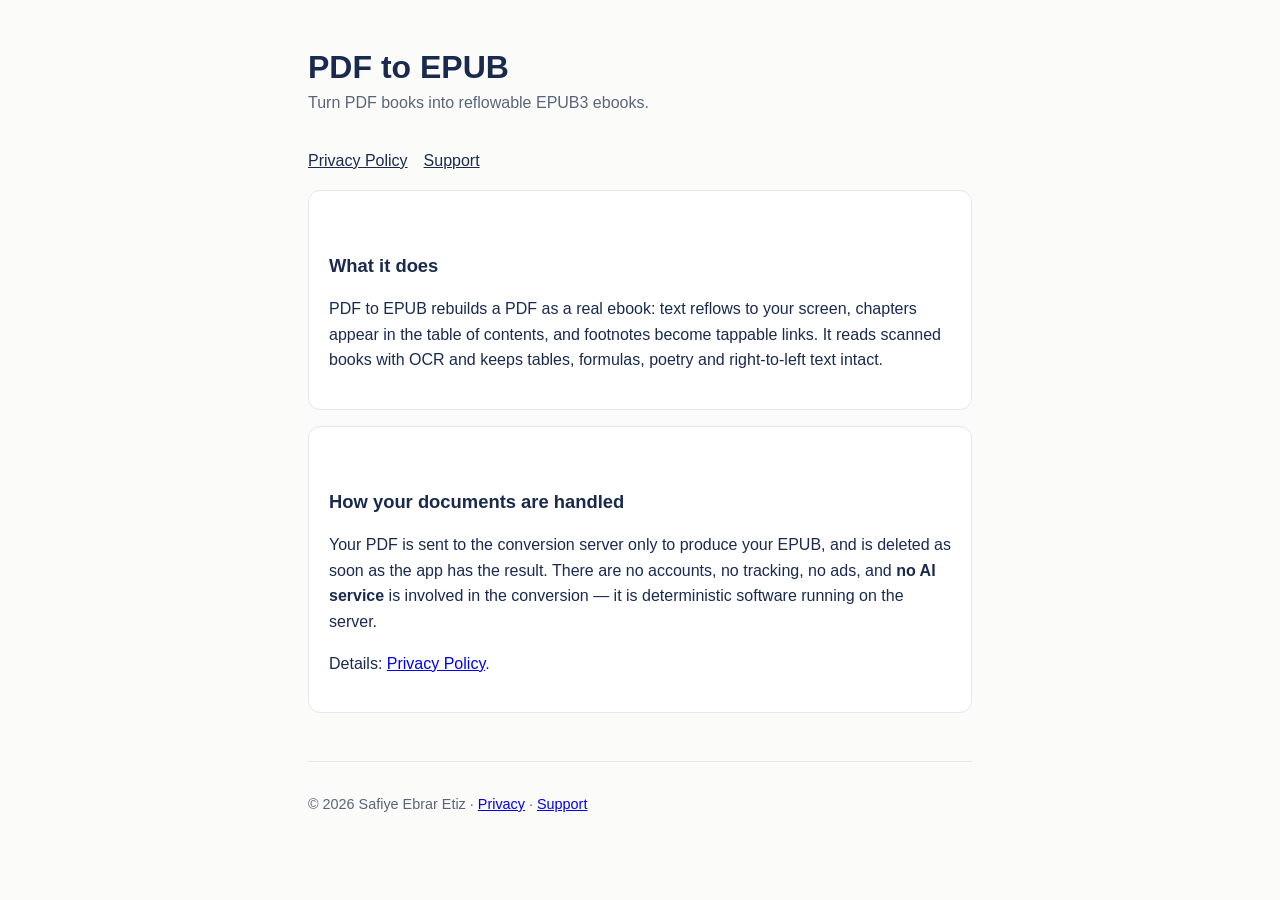
==== index.html @ b1d93a16 "Publish site 2026-09-07T14:38:34Z" ====
<!doctype html>
<html lang="en"><head>
<meta charset="utf-8"><meta name="viewport" content="width=device-width,initial-scale=1">
<title>PDF to EPUB</title>
<style>
:root{--ink:#1a2a4f;--muted:#5b6478;--bg:#fbfbfa;--card:#fff;--line:#e6e8ee}
@media (prefers-color-scheme:dark){:root{--ink:#e8ecf5;--muted:#a2abbd;--bg:#12151c;--card:#1a1e27;--line:#2a303c}}
*{box-sizing:border-box}body{margin:0;background:var(--bg);color:var(--ink);
font:16px/1.6 -apple-system,BlinkMacSystemFont,"Segoe UI",Roboto,sans-serif}
.wrap{max-width:44rem;margin:0 auto;padding:3rem 1.25rem}
h1{font-size:2rem;margin:0 0 .25rem;line-height:1.2}
h2{margin:2.5rem 0 .5rem;font-size:1.15rem}
.sub{color:var(--muted);margin:0 0 2rem}
nav a{display:inline-block;margin-right:1rem;color:var(--ink)}
.card{background:var(--card);border:1px solid var(--line);border-radius:12px;padding:1.25rem;margin:1rem 0}
blockquote{border-left:3px solid var(--line);margin:1rem 0;padding:.25rem 0 .25rem 1rem;color:var(--muted)}
code{background:var(--card);border:1px solid var(--line);border-radius:4px;padding:.1rem .3rem;font-size:.9em}
table{border-collapse:collapse;width:100%;margin:1rem 0}
th,td{border:1px solid var(--line);padding:.4rem .6rem;text-align:left;font-size:.95em}
footer{margin-top:3rem;color:var(--muted);font-size:.9rem;border-top:1px solid var(--line);padding-top:1rem}
</style></head><body><div class="wrap">
<h1>PDF to EPUB</h1>
<p class="sub">Turn PDF books into reflowable EPUB3 ebooks.</p>
<nav><a href="privacy.html">Privacy Policy</a><a href="support.html">Support</a></nav>
<div class="card">
<h2>What it does</h2>
<p>PDF to EPUB rebuilds a PDF as a real ebook: text reflows to your screen,
chapters appear in the table of contents, and footnotes become tappable links.
It reads scanned books with OCR and keeps tables, formulas, poetry and
right-to-left text intact.</p>
</div>
<div class="card">
<h2>How your documents are handled</h2>
<p>Your PDF is sent to the conversion server only to produce your EPUB, and is
deleted as soon as the app has the result. There are no accounts, no tracking,
no ads, and <strong>no AI service</strong> is involved in the conversion — it is
deterministic software running on the server.</p>
<p>Details: <a href="privacy.html">Privacy Policy</a>.</p>
</div>
<footer><p>© <span id="y"></span> Safiye Ebrar Etiz ·
<a href="privacy.html">Privacy</a> · <a href="support.html">Support</a></p></footer>
<script>document.getElementById('y').textContent=new Date().getFullYear()</script>
</div></body></html>
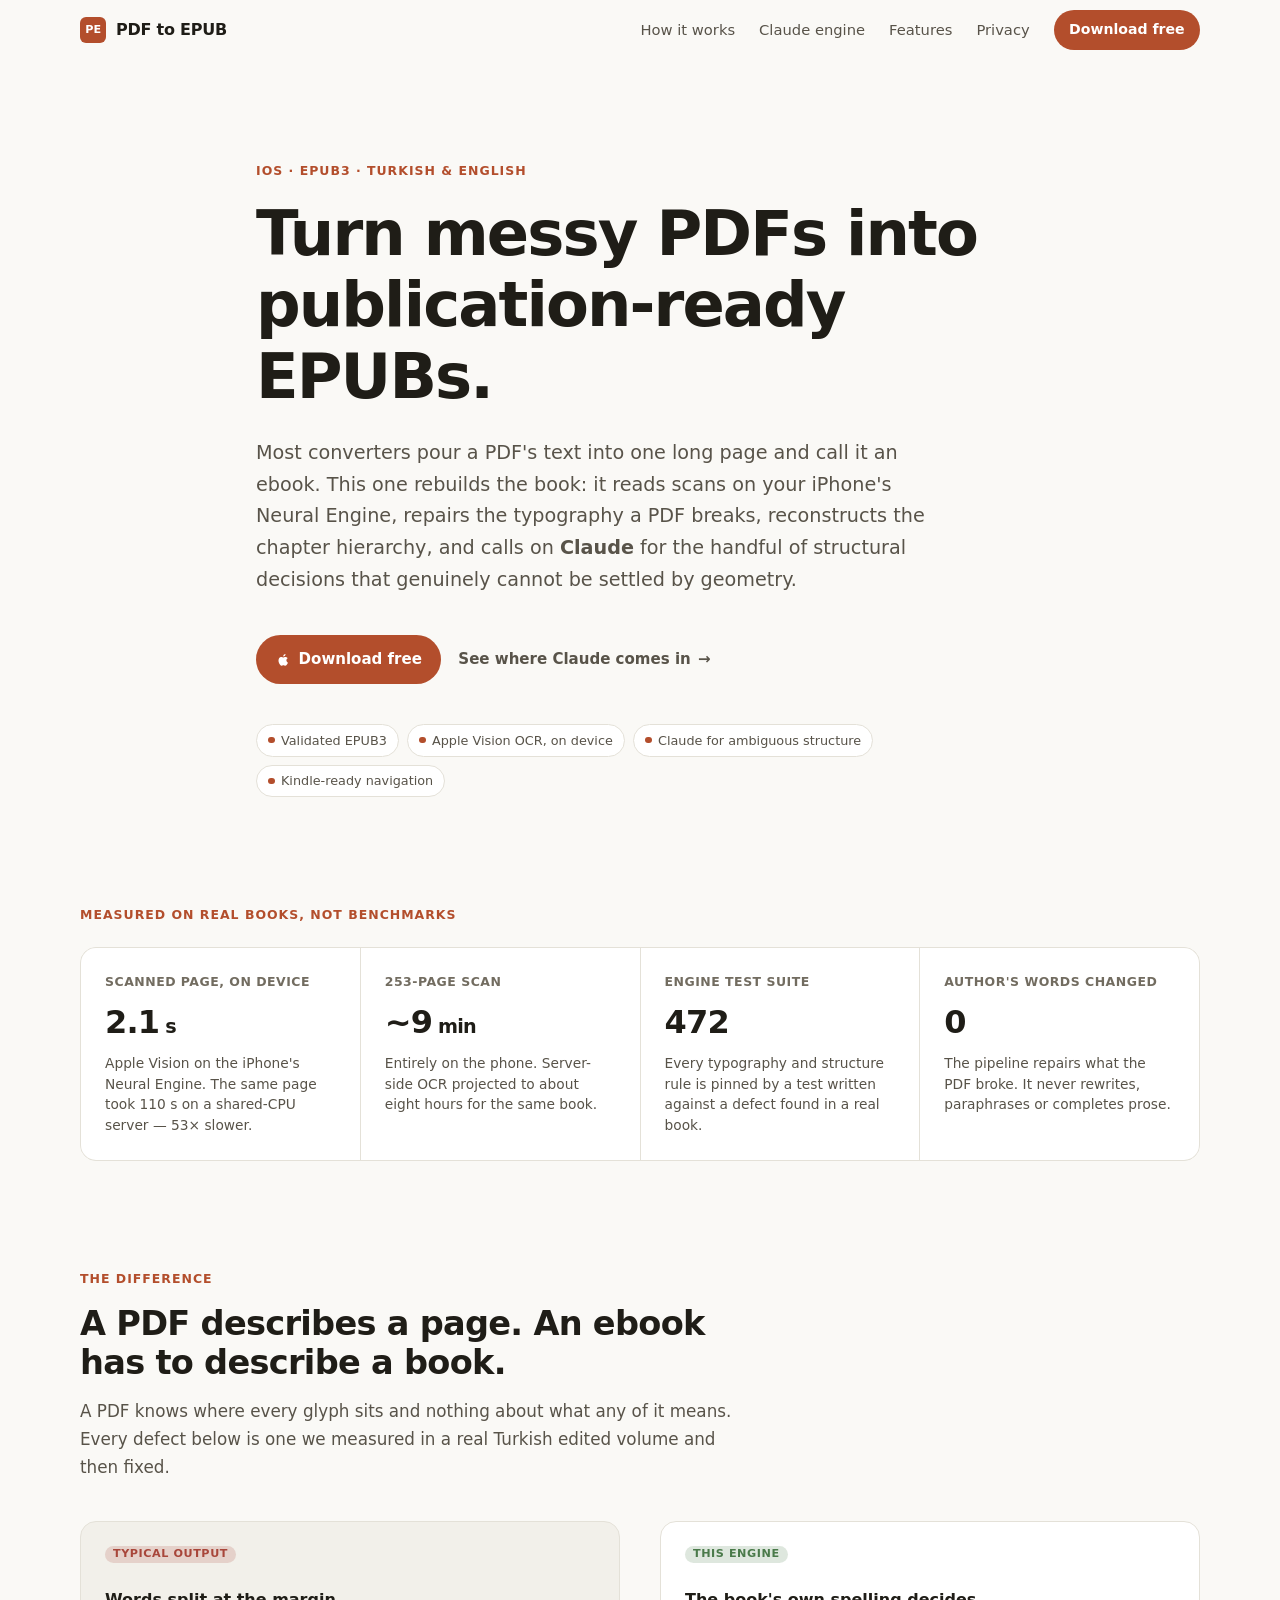
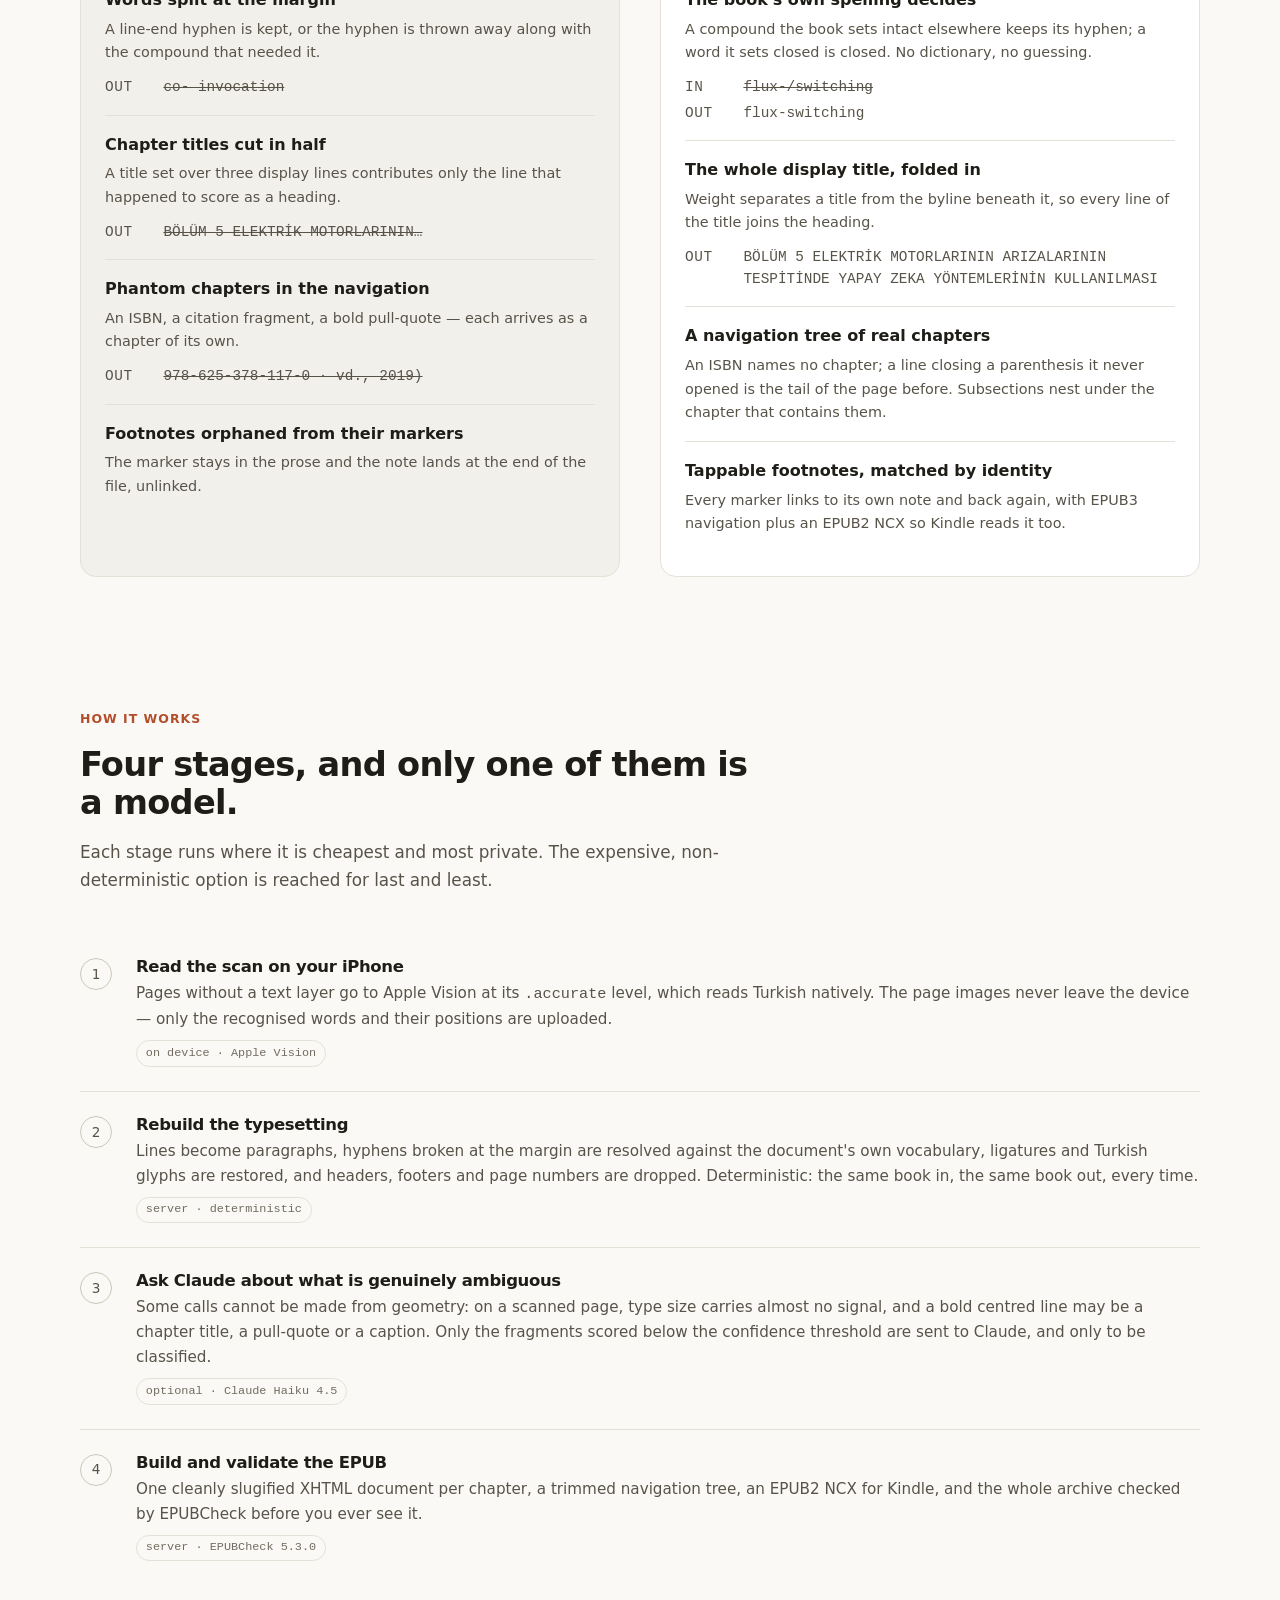
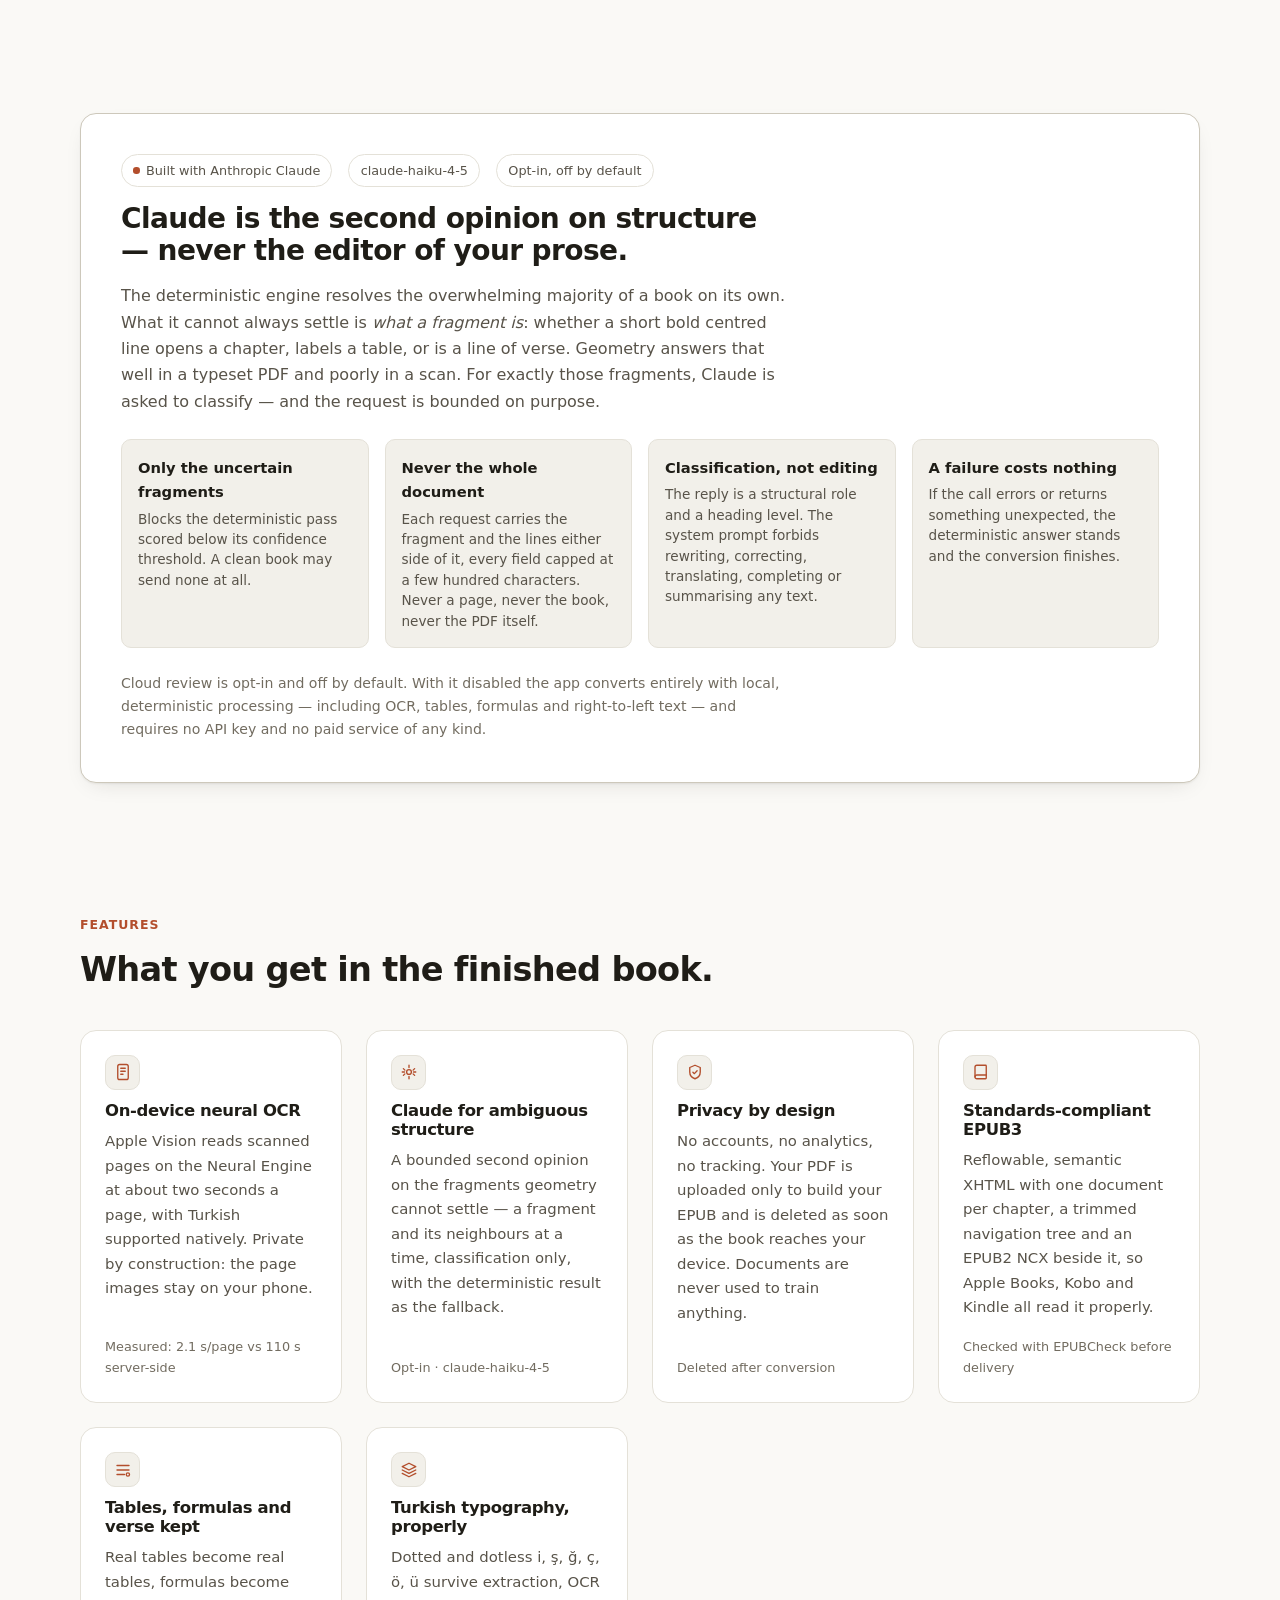
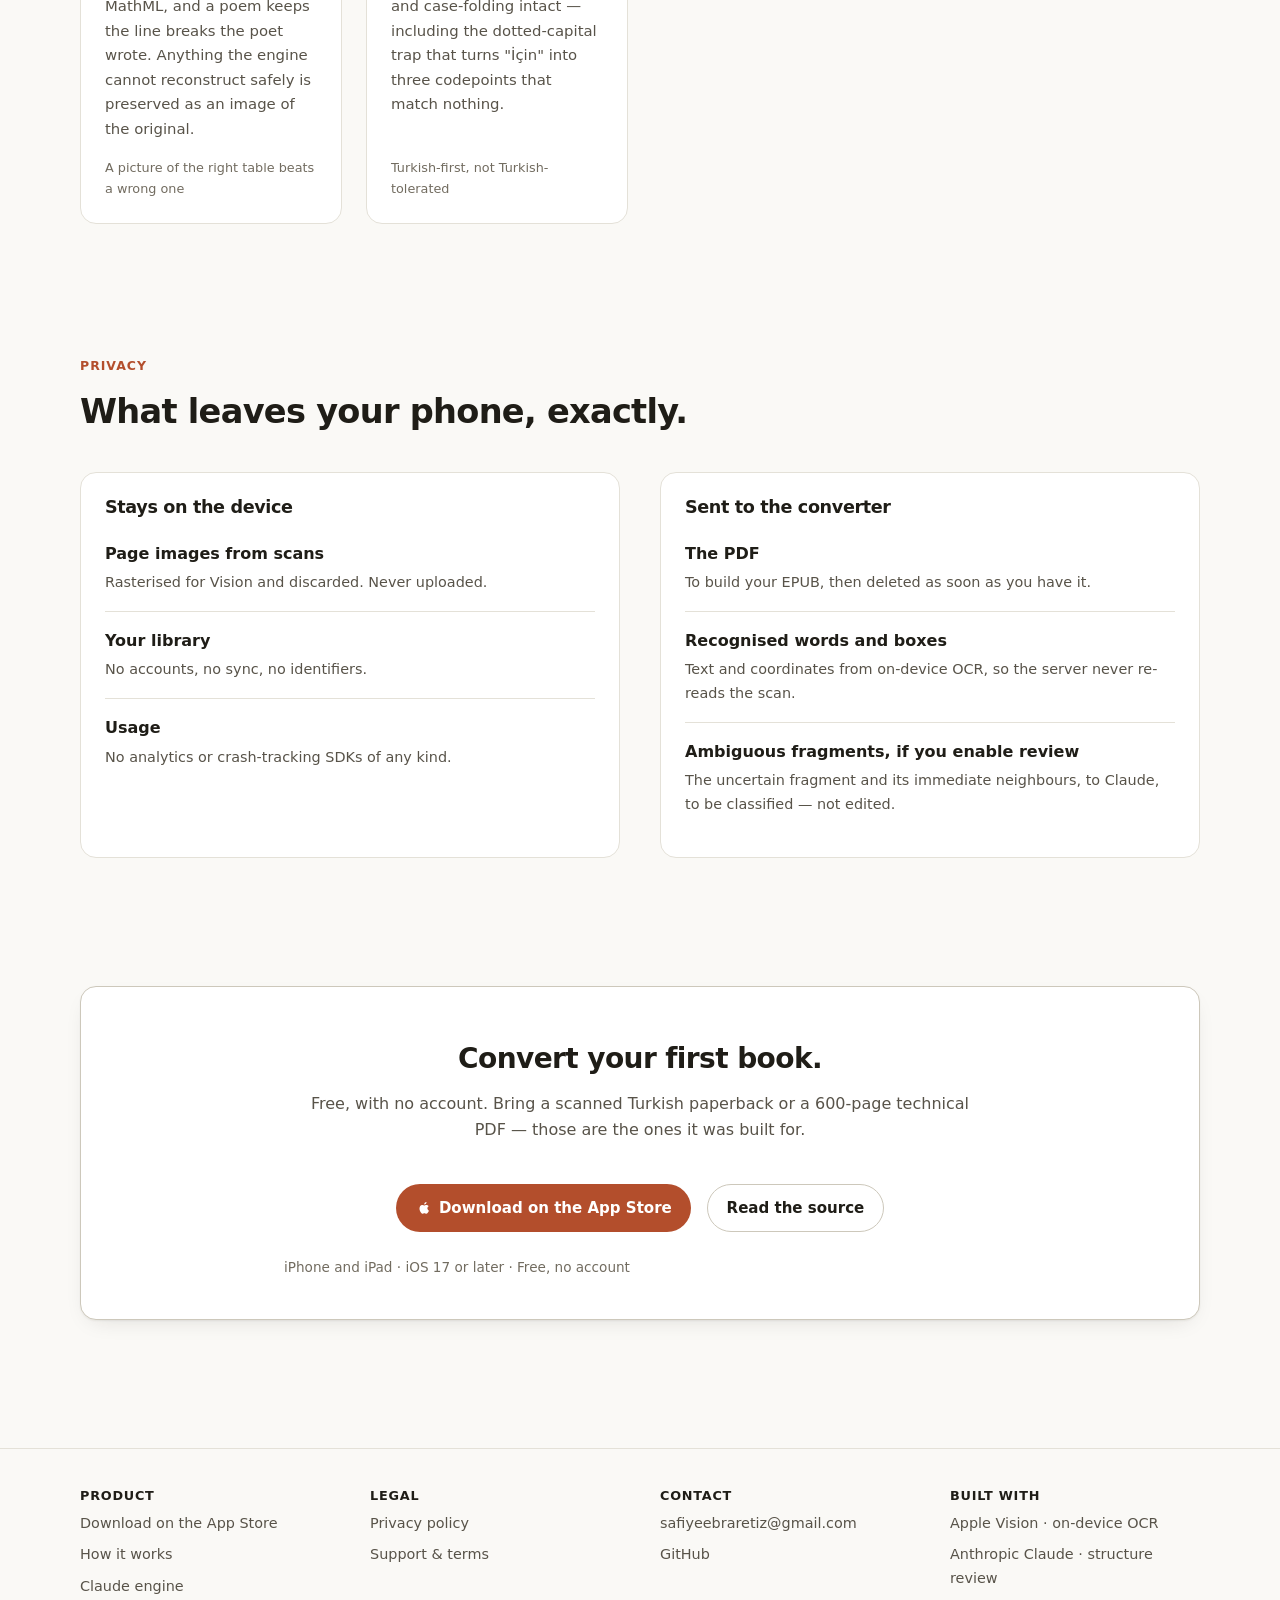
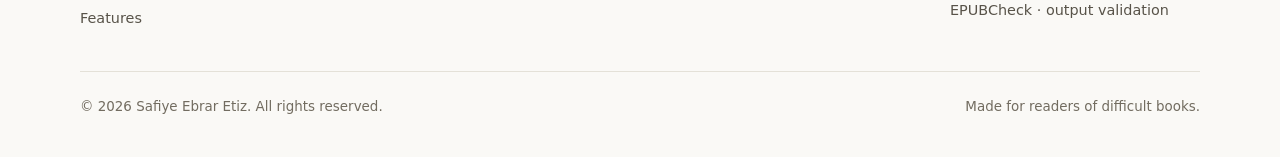
==== commit 182c4253: "Publish site 2026-10-08T23:29:43Z" ====
--- a/index.html
+++ b/index.html
@@ -1,43 +1,534 @@
 <!doctype html>
-<html lang="en"><head>
-<meta charset="utf-8"><meta name="viewport" content="width=device-width,initial-scale=1">
-<title>PDF to EPUB</title>
-<style>
-:root{--ink:#1a2a4f;--muted:#5b6478;--bg:#fbfbfa;--card:#fff;--line:#e6e8ee}
-@media (prefers-color-scheme:dark){:root{--ink:#e8ecf5;--muted:#a2abbd;--bg:#12151c;--card:#1a1e27;--line:#2a303c}}
-*{box-sizing:border-box}body{margin:0;background:var(--bg);color:var(--ink);
-font:16px/1.6 -apple-system,BlinkMacSystemFont,"Segoe UI",Roboto,sans-serif}
-.wrap{max-width:44rem;margin:0 auto;padding:3rem 1.25rem}
-h1{font-size:2rem;margin:0 0 .25rem;line-height:1.2}
-h2{margin:2.5rem 0 .5rem;font-size:1.15rem}
-.sub{color:var(--muted);margin:0 0 2rem}
-nav a{display:inline-block;margin-right:1rem;color:var(--ink)}
-.card{background:var(--card);border:1px solid var(--line);border-radius:12px;padding:1.25rem;margin:1rem 0}
-blockquote{border-left:3px solid var(--line);margin:1rem 0;padding:.25rem 0 .25rem 1rem;color:var(--muted)}
-code{background:var(--card);border:1px solid var(--line);border-radius:4px;padding:.1rem .3rem;font-size:.9em}
-table{border-collapse:collapse;width:100%;margin:1rem 0}
-th,td{border:1px solid var(--line);padding:.4rem .6rem;text-align:left;font-size:.95em}
-footer{margin-top:3rem;color:var(--muted);font-size:.9rem;border-top:1px solid var(--line);padding-top:1rem}
-</style></head><body><div class="wrap">
-<h1>PDF to EPUB</h1>
-<p class="sub">Turn PDF books into reflowable EPUB3 ebooks.</p>
-<nav><a href="privacy.html">Privacy Policy</a><a href="support.html">Support</a></nav>
-<div class="card">
-<h2>What it does</h2>
-<p>PDF to EPUB rebuilds a PDF as a real ebook: text reflows to your screen,
-chapters appear in the table of contents, and footnotes become tappable links.
-It reads scanned books with OCR and keeps tables, formulas, poetry and
-right-to-left text intact.</p>
-</div>
-<div class="card">
-<h2>How your documents are handled</h2>
-<p>Your PDF is sent to the conversion server only to produce your EPUB, and is
-deleted as soon as the app has the result. There are no accounts, no tracking,
-no ads, and <strong>no AI service</strong> is involved in the conversion — it is
-deterministic software running on the server.</p>
-<p>Details: <a href="privacy.html">Privacy Policy</a>.</p>
-</div>
-<footer><p>© <span id="y"></span> Safiye Ebrar Etiz ·
-<a href="privacy.html">Privacy</a> · <a href="support.html">Support</a></p></footer>
-<script>document.getElementById('y').textContent=new Date().getFullYear()</script>
-</div></body></html>
+<html lang="en">
+<head>
+<meta charset="utf-8">
+<meta name="viewport" content="width=device-width, initial-scale=1">
+<title>PDF to EPUB — Publication-ready ebooks from difficult PDFs</title>
+
+<meta name="description" content="Turn PDF books into clean, validated EPUB3. On-device Apple Vision OCR for scans, a deterministic typesetting engine for structure, and Claude for the structural calls that are genuinely ambiguous.">
+<meta name="theme-color" content="#16150f" media="(prefers-color-scheme: dark)">
+<meta name="theme-color" content="#faf9f6" media="(prefers-color-scheme: light)">
+<link rel="canonical" href="https://pdftoepub.tech/">
+
+<!-- OpenGraph / Twitter. og-image.png is generated by scripts/make-og-image.sh -->
+<meta property="og:type" content="website">
+<meta property="og:site_name" content="PDF to EPUB">
+<meta property="og:title" content="PDF to EPUB — Publication-ready ebooks from difficult PDFs">
+<meta property="og:description" content="On-device Apple Vision OCR for scans, a deterministic typesetting engine for structure, and Claude for the structural calls that are genuinely ambiguous.">
+<meta property="og:url" content="https://pdftoepub.tech/">
+<meta property="og:image" content="https://pdftoepub.tech/og-image.png">
+<meta property="og:image:width" content="1200">
+<meta property="og:image:height" content="630">
+<meta name="twitter:card" content="summary_large_image">
+
+<link rel="stylesheet" href="style.css">
+</head>
+<body>
+
+<a class="skip-link" href="#main">Skip to content</a>
+
+<header class="header" id="header">
+  <div class="shell header__inner">
+    <a class="brand" href="#top">
+      <span class="brand__mark" aria-hidden="true">PE</span>
+      <span>PDF&nbsp;to&nbsp;EPUB</span>
+    </a>
+
+    <button class="nav-toggle" id="nav-toggle" type="button"
+            aria-expanded="false" aria-controls="nav" aria-label="Menu">
+      <span class="nav-toggle__bars" aria-hidden="true"></span>
+    </button>
+
+    <nav class="nav" id="nav" aria-label="Main">
+      <ul class="nav__list">
+        <li><a href="#how-it-works">How it works</a></li>
+        <li><a href="#claude">Claude engine</a></li>
+        <li><a href="#features">Features</a></li>
+        <li><a href="#privacy">Privacy</a></li>
+        <li class="nav__cta">
+          <a class="btn btn--primary btn--sm" href="https://apps.apple.com/us/app/pdftoepub-book-converter/id6809243172">App&nbsp;Store</a>
+        </li>
+      </ul>
+    </nav>
+
+    <a class="btn btn--primary btn--sm header__cta--desktop" href="https://apps.apple.com/us/app/pdftoepub-book-converter/id6809243172">Download free</a>
+  </div>
+</header>
+
+<main id="main">
+  <span id="top"></span>
+
+  <!-- ============================ hero ============================ -->
+  <section class="hero">
+    <div class="shell hero__inner">
+      <span class="eyebrow">iOS&nbsp;· EPUB3 · Turkish &amp; English</span>
+      <h1>Turn messy PDFs into publication-ready EPUBs.</h1>
+      <p class="hero__lede">
+        Most converters pour a PDF's text into one long page and call it an
+        ebook. This one rebuilds the book: it reads scans on your iPhone's
+        Neural Engine, repairs the typography a PDF breaks, reconstructs the
+        chapter hierarchy, and calls on <strong>Claude</strong> for the handful
+        of structural decisions that genuinely cannot be settled by geometry.
+      </p>
+
+      <div class="hero__actions">
+        <a class="btn btn--primary" href="https://apps.apple.com/us/app/pdftoepub-book-converter/id6809243172">
+          <svg width="16" height="16" viewBox="0 0 24 24" fill="currentColor" aria-hidden="true"><path d="M17.05 12.54c.02-2.2 1.8-3.26 1.88-3.31-1.02-1.5-2.61-1.7-3.18-1.73-1.35-.14-2.64.8-3.33.8-.69 0-1.75-.78-2.87-.76-1.48.02-2.84.86-3.6 2.18-1.53 2.66-.39 6.6 1.1 8.76.73 1.06 1.6 2.25 2.75 2.2 1.1-.04 1.52-.71 2.85-.71 1.33 0 1.71.71 2.87.69 1.19-.02 1.94-1.08 2.66-2.14.84-1.23 1.19-2.42 1.2-2.48-.03-.01-2.3-.88-2.33-3.5zM14.9 5.6c.6-.74 1.01-1.76.9-2.78-.87.04-1.93.58-2.56 1.31-.56.65-1.05 1.69-.92 2.69.97.07 1.96-.49 2.58-1.22z"/></svg>
+          Download free
+        </a>
+        <a class="btn btn--plain" href="#claude">
+          See where Claude comes in
+          <span aria-hidden="true">→</span>
+        </a>
+      </div>
+
+      <ul class="specs">
+        <li class="badge"><span class="badge__dot" aria-hidden="true"></span>Validated EPUB3</li>
+        <li class="badge"><span class="badge__dot" aria-hidden="true"></span>Apple Vision OCR, on&nbsp;device</li>
+        <li class="badge"><span class="badge__dot" aria-hidden="true"></span>Claude for ambiguous structure</li>
+        <li class="badge"><span class="badge__dot" aria-hidden="true"></span>Kindle-ready navigation</li>
+      </ul>
+    </div>
+  </section>
+
+  <!-- ========================== measured ========================== -->
+  <section class="section section--tight" aria-labelledby="numbers-head">
+    <div class="shell">
+      <h2 id="numbers-head" class="eyebrow" style="margin-bottom:var(--space-lg)">
+        Measured on real books, not benchmarks
+      </h2>
+      <dl class="metrics">
+        <div class="metric">
+          <dt>Scanned page, on device</dt>
+          <dd>2.1<span style="font-size:0.6em"> s</span></dd>
+          <p>Apple Vision on the iPhone's Neural Engine. The same page took
+             110&nbsp;s on a shared-CPU server — 53× slower.</p>
+        </div>
+        <div class="metric">
+          <dt>253-page scan</dt>
+          <dd>~9<span style="font-size:0.6em"> min</span></dd>
+          <p>Entirely on the phone. Server-side OCR projected to about eight
+             hours for the same book.</p>
+        </div>
+        <div class="metric">
+          <dt>Engine test suite</dt>
+          <dd>472</dd>
+          <p>Every typography and structure rule is pinned by a test written
+             against a defect found in a real book.</p>
+        </div>
+        <div class="metric">
+          <dt>Author's words changed</dt>
+          <dd>0</dd>
+          <p>The pipeline repairs what the PDF broke. It never rewrites,
+             paraphrases or completes prose.</p>
+        </div>
+      </dl>
+    </div>
+  </section>
+
+  <!-- ====================== problem / solution ====================== -->
+  <section class="section" id="problem" aria-labelledby="problem-head">
+    <div class="shell">
+      <div class="section-head">
+        <span class="eyebrow">The difference</span>
+        <h2 id="problem-head">A PDF describes a page. An ebook has to describe a book.</h2>
+        <p>
+          A PDF knows where every glyph sits and nothing about what any of it
+          means. Every defect below is one we measured in a real Turkish
+          edited volume and then fixed.
+        </p>
+      </div>
+
+      <div class="split">
+        <article class="panel panel--problem">
+          <h3><span class="panel__tag">Typical output</span></h3>
+          <ul class="defects">
+            <li>
+              <b>Words split at the margin</b>
+              <span>A line-end hyphen is kept, or the hyphen is thrown away
+                    along with the compound that needed it.</span>
+              <div class="repair">
+                <div class="repair__row"><span class="repair__label">out</span><span class="repair__was">co- invocation</span></div>
+              </div>
+            </li>
+            <li>
+              <b>Chapter titles cut in half</b>
+              <span>A title set over three display lines contributes only the
+                    line that happened to score as a heading.</span>
+              <div class="repair">
+                <div class="repair__row"><span class="repair__label">out</span><span class="repair__was">BÖLÜM 5 ELEKTRİK MOTORLARININ…</span></div>
+              </div>
+            </li>
+            <li>
+              <b>Phantom chapters in the navigation</b>
+              <span>An ISBN, a citation fragment, a bold pull-quote — each
+                    arrives as a chapter of its own.</span>
+              <div class="repair">
+                <div class="repair__row"><span class="repair__label">out</span><span class="repair__was">978-625-378-117-0 · vd., 2019)</span></div>
+              </div>
+            </li>
+            <li>
+              <b>Footnotes orphaned from their markers</b>
+              <span>The marker stays in the prose and the note lands at the
+                    end of the file, unlinked.</span>
+            </li>
+          </ul>
+        </article>
+
+        <article class="panel panel--solution">
+          <h3><span class="panel__tag">This engine</span></h3>
+          <ul class="defects">
+            <li>
+              <b>The book's own spelling decides</b>
+              <span>A compound the book sets intact elsewhere keeps its
+                    hyphen; a word it sets closed is closed. No dictionary,
+                    no guessing.</span>
+              <div class="repair">
+                <div class="repair__row"><span class="repair__label">in</span><span class="repair__was">flux-/switching</span></div>
+                <div class="repair__row"><span class="repair__label">out</span><span class="repair__now">flux-switching</span></div>
+              </div>
+            </li>
+            <li>
+              <b>The whole display title, folded in</b>
+              <span>Weight separates a title from the byline beneath it, so
+                    every line of the title joins the heading.</span>
+              <div class="repair">
+                <div class="repair__row"><span class="repair__label">out</span><span class="repair__now">BÖLÜM 5 ELEKTRİK MOTORLARININ ARIZALARININ TESPİTİNDE YAPAY ZEKA YÖNTEMLERİNİN KULLANILMASI</span></div>
+              </div>
+            </li>
+            <li>
+              <b>A navigation tree of real chapters</b>
+              <span>An ISBN names no chapter; a line closing a parenthesis it
+                    never opened is the tail of the page before. Subsections
+                    nest under the chapter that contains them.</span>
+            </li>
+            <li>
+              <b>Tappable footnotes, matched by identity</b>
+              <span>Every marker links to its own note and back again, with
+                    EPUB3 navigation plus an EPUB2 NCX so Kindle reads it too.</span>
+            </li>
+          </ul>
+        </article>
+      </div>
+    </div>
+  </section>
+
+  <!-- ======================== how it works ======================== -->
+  <section class="section" id="how-it-works" aria-labelledby="how-head">
+    <div class="shell">
+      <div class="section-head">
+        <span class="eyebrow">How it works</span>
+        <h2 id="how-head">Four stages, and only one of them is a model.</h2>
+        <p>
+          Each stage runs where it is cheapest and most private. The expensive,
+          non-deterministic option is reached for last and least.
+        </p>
+      </div>
+
+      <ol class="steps">
+        <li>
+          <span class="steps__num" aria-hidden="true"></span>
+          <div>
+            <h3>Read the scan on your iPhone</h3>
+            <p>
+              Pages without a text layer go to Apple Vision at its
+              <code>.accurate</code> level, which reads Turkish natively. The
+              page images never leave the device — only the recognised words
+              and their positions are uploaded.
+            </p>
+            <span class="steps__where">on device · Apple Vision</span>
+          </div>
+        </li>
+        <li>
+          <span class="steps__num" aria-hidden="true"></span>
+          <div>
+            <h3>Rebuild the typesetting</h3>
+            <p>
+              Lines become paragraphs, hyphens broken at the margin are
+              resolved against the document's own vocabulary, ligatures and
+              Turkish glyphs are restored, and headers, footers and page
+              numbers are dropped. Deterministic: the same book in, the same
+              book out, every time.
+            </p>
+            <span class="steps__where">server · deterministic</span>
+          </div>
+        </li>
+        <li>
+          <span class="steps__num" aria-hidden="true"></span>
+          <div>
+            <h3>Ask Claude about what is genuinely ambiguous</h3>
+            <p>
+              Some calls cannot be made from geometry: on a scanned page, type
+              size carries almost no signal, and a bold centred line may be a
+              chapter title, a pull-quote or a caption. Only the fragments
+              scored below the confidence threshold are sent to Claude, and
+              only to be classified.
+            </p>
+            <span class="steps__where">optional · Claude Haiku 4.5</span>
+          </div>
+        </li>
+        <li>
+          <span class="steps__num" aria-hidden="true"></span>
+          <div>
+            <h3>Build and validate the EPUB</h3>
+            <p>
+              One cleanly slugified XHTML document per chapter, a trimmed
+              navigation tree, an EPUB2 NCX for Kindle, and the whole archive
+              checked by EPUBCheck before you ever see it.
+            </p>
+            <span class="steps__where">server · EPUBCheck 5.3.0</span>
+          </div>
+        </li>
+      </ol>
+    </div>
+  </section>
+
+  <!-- ========================== claude ========================== -->
+  <section class="section" id="claude" aria-labelledby="claude-head">
+    <div class="shell">
+      <div class="callout">
+        <div class="callout__top">
+          <span class="badge">
+            <span class="badge__dot" aria-hidden="true"></span>
+            Built with Anthropic Claude
+          </span>
+          <span class="badge">claude-haiku-4-5</span>
+          <span class="badge">Opt-in, off by default</span>
+        </div>
+
+        <h2 id="claude-head">
+          Claude is the second opinion on structure — never the editor of your prose.
+        </h2>
+
+        <p>
+          The deterministic engine resolves the overwhelming majority of a book
+          on its own. What it cannot always settle is <em>what a fragment is</em>:
+          whether a short bold centred line opens a chapter, labels a table, or
+          is a line of verse. Geometry answers that well in a typeset PDF and
+          poorly in a scan. For exactly those fragments, Claude is asked to
+          classify — and the request is bounded on purpose.
+        </p>
+
+        <ul class="bounds">
+          <li class="bound">
+            <b>Only the uncertain fragments</b>
+            <span>Blocks the deterministic pass scored below its confidence
+                  threshold. A clean book may send none at all.</span>
+          </li>
+          <li class="bound">
+            <b>Never the whole document</b>
+            <span>Each request carries the fragment and the lines either
+                  side of it, every field capped at a few hundred characters.
+                  Never a page, never the book, never the PDF itself.</span>
+          </li>
+          <li class="bound">
+            <b>Classification, not editing</b>
+            <span>The reply is a structural role and a heading level. The
+                  system prompt forbids rewriting, correcting, translating,
+                  completing or summarising any text.</span>
+          </li>
+          <li class="bound">
+            <b>A failure costs nothing</b>
+            <span>If the call errors or returns something unexpected, the
+                  deterministic answer stands and the conversion finishes.</span>
+          </li>
+        </ul>
+
+        <p style="margin-top:var(--space-lg);color:var(--ink-faint);font-size:0.88rem">
+          Cloud review is opt-in and off by default. With it disabled the app
+          converts entirely with local, deterministic processing — including
+          OCR, tables, formulas and right-to-left text — and requires no API
+          key and no paid service of any kind.
+        </p>
+      </div>
+    </div>
+  </section>
+
+  <!-- ========================= features ========================= -->
+  <section class="section" id="features" aria-labelledby="features-head">
+    <div class="shell">
+      <div class="section-head">
+        <span class="eyebrow">Features</span>
+        <h2 id="features-head">What you get in the finished book.</h2>
+      </div>
+
+      <div class="cards">
+        <article class="card">
+          <span class="card__icon" aria-hidden="true">
+            <svg width="18" height="18" viewBox="0 0 24 24" fill="none" stroke="currentColor" stroke-width="1.8" stroke-linecap="round" stroke-linejoin="round"><rect x="5" y="2" width="14" height="20" rx="2.5"/><path d="M9 7h6M9 11h6M9 15h3"/></svg>
+          </span>
+          <h3>On-device neural OCR</h3>
+          <p>
+            Apple Vision reads scanned pages on the Neural Engine at about two
+            seconds a page, with Turkish supported natively. Private by
+            construction: the page images stay on your phone.
+          </p>
+          <span class="card__note">Measured: 2.1 s/page vs 110 s server-side</span>
+        </article>
+
+        <article class="card">
+          <span class="card__icon" aria-hidden="true">
+            <svg width="18" height="18" viewBox="0 0 24 24" fill="none" stroke="currentColor" stroke-width="1.8" stroke-linecap="round" stroke-linejoin="round"><path d="M12 3v3M12 18v3M4.5 7.5l2 2M17.5 14.5l2 2M3 12h3M18 12h3M4.5 16.5l2-2M17.5 9.5l2-2"/><circle cx="12" cy="12" r="3.2"/></svg>
+          </span>
+          <h3>Claude for ambiguous structure</h3>
+          <p>
+            A bounded second opinion on the fragments geometry cannot settle —
+            a fragment and its neighbours at a time, classification only, with
+            the deterministic result as the fallback.
+          </p>
+          <span class="card__note">Opt-in · claude-haiku-4-5</span>
+        </article>
+
+        <article class="card">
+          <span class="card__icon" aria-hidden="true">
+            <svg width="18" height="18" viewBox="0 0 24 24" fill="none" stroke="currentColor" stroke-width="1.8" stroke-linecap="round" stroke-linejoin="round"><path d="M12 3l7 3v6c0 4.2-2.9 7.6-7 9-4.1-1.4-7-4.8-7-9V6l7-3z"/><path d="M9.2 12.2l2 2 3.6-3.8"/></svg>
+          </span>
+          <h3>Privacy by design</h3>
+          <p>
+            No accounts, no analytics, no tracking. Your PDF is uploaded only
+            to build your EPUB and is deleted as soon as the book reaches your
+            device. Documents are never used to train anything.
+          </p>
+          <span class="card__note">Deleted after conversion</span>
+        </article>
+
+        <article class="card">
+          <span class="card__icon" aria-hidden="true">
+            <svg width="18" height="18" viewBox="0 0 24 24" fill="none" stroke="currentColor" stroke-width="1.8" stroke-linecap="round" stroke-linejoin="round"><path d="M4 5.5A2.5 2.5 0 016.5 3H18a1 1 0 011 1v16a1 1 0 01-1 1H6.5A2.5 2.5 0 014 18.5v-13z"/><path d="M4 18.5A2.5 2.5 0 016.5 16H19"/></svg>
+          </span>
+          <h3>Standards-compliant EPUB3</h3>
+          <p>
+            Reflowable, semantic XHTML with one document per chapter, a trimmed
+            navigation tree and an EPUB2 NCX beside it, so Apple Books, Kobo
+            and Kindle all read it properly.
+          </p>
+          <span class="card__note">Checked with EPUBCheck before delivery</span>
+        </article>
+
+        <article class="card">
+          <span class="card__icon" aria-hidden="true">
+            <svg width="18" height="18" viewBox="0 0 24 24" fill="none" stroke="currentColor" stroke-width="1.8" stroke-linecap="round" stroke-linejoin="round"><path d="M4 6h16M4 12h16M4 18h10"/><circle cx="18.5" cy="18" r="2.2"/></svg>
+          </span>
+          <h3>Tables, formulas and verse kept</h3>
+          <p>
+            Real tables become real tables, formulas become MathML, and a poem
+            keeps the line breaks the poet wrote. Anything the engine cannot
+            reconstruct safely is preserved as an image of the original.
+          </p>
+          <span class="card__note">A picture of the right table beats a wrong one</span>
+        </article>
+
+        <article class="card">
+          <span class="card__icon" aria-hidden="true">
+            <svg width="18" height="18" viewBox="0 0 24 24" fill="none" stroke="currentColor" stroke-width="1.8" stroke-linecap="round" stroke-linejoin="round"><path d="M3 7.5l9-4.5 9 4.5-9 4.5-9-4.5z"/><path d="M3 12l9 4.5 9-4.5M3 16.5L12 21l9-4.5"/></svg>
+          </span>
+          <h3>Turkish typography, properly</h3>
+          <p>
+            Dotted and dotless i, ş, ğ, ç, ö, ü survive extraction, OCR and
+            case-folding intact — including the dotted-capital trap that turns
+            "İçin" into three codepoints that match nothing.
+          </p>
+          <span class="card__note">Turkish-first, not Turkish-tolerated</span>
+        </article>
+      </div>
+    </div>
+  </section>
+
+  <!-- ========================== privacy ========================== -->
+  <section class="section" id="privacy" aria-labelledby="privacy-head">
+    <div class="shell">
+      <div class="section-head">
+        <span class="eyebrow">Privacy</span>
+        <h2 id="privacy-head">What leaves your phone, exactly.</h2>
+      </div>
+      <div class="split">
+        <article class="panel">
+          <h3>Stays on the device</h3>
+          <ul class="defects">
+            <li><b>Page images from scans</b><span>Rasterised for Vision and discarded. Never uploaded.</span></li>
+            <li><b>Your library</b><span>No accounts, no sync, no identifiers.</span></li>
+            <li><b>Usage</b><span>No analytics or crash-tracking SDKs of any kind.</span></li>
+          </ul>
+        </article>
+        <article class="panel">
+          <h3>Sent to the converter</h3>
+          <ul class="defects">
+            <li><b>The PDF</b><span>To build your EPUB, then deleted as soon as you have it.</span></li>
+            <li><b>Recognised words and boxes</b><span>Text and coordinates from on-device OCR, so the server never re-reads the scan.</span></li>
+            <li><b>Ambiguous fragments, if you enable review</b><span>The uncertain fragment and its immediate neighbours, to Claude, to be classified — not edited.</span></li>
+          </ul>
+        </article>
+      </div>
+    </div>
+  </section>
+
+  <!-- ============================ cta ============================ -->
+  <section class="section" id="get" aria-labelledby="get-head">
+    <div class="shell">
+      <div class="callout" style="text-align:center">
+        <h2 id="get-head" style="margin-inline:auto">Convert your first book.</h2>
+        <p style="margin-inline:auto">
+          Free, with no account. Bring a scanned Turkish paperback or a
+          600-page technical PDF — those are the ones it was built for.
+        </p>
+        <div class="hero__actions" style="justify-content:center">
+          <a class="btn btn--primary" href="https://apps.apple.com/us/app/pdftoepub-book-converter/id6809243172">
+            <svg width="16" height="16" viewBox="0 0 24 24" fill="currentColor" aria-hidden="true"><path d="M17.05 12.54c.02-2.2 1.8-3.26 1.88-3.31-1.02-1.5-2.61-1.7-3.18-1.73-1.35-.14-2.64.8-3.33.8-.69 0-1.75-.78-2.87-.76-1.48.02-2.84.86-3.6 2.18-1.53 2.66-.39 6.6 1.1 8.76.73 1.06 1.6 2.25 2.75 2.2 1.1-.04 1.52-.71 2.85-.71 1.33 0 1.71.71 2.87.69 1.19-.02 1.94-1.08 2.66-2.14.84-1.23 1.19-2.42 1.2-2.48-.03-.01-2.3-.88-2.33-3.5zM14.9 5.6c.6-.74 1.01-1.76.9-2.78-.87.04-1.93.58-2.56 1.31-.56.65-1.05 1.69-.92 2.69.97.07 1.96-.49 2.58-1.22z"/></svg>
+            Download on the App Store
+          </a>
+          <a class="btn btn--ghost" href="https://github.com/etizEbrar/pdftoepub">Read the source</a>
+        </div>
+        <p style="margin-top:var(--space-lg);color:var(--ink-faint);font-size:0.85rem">
+          iPhone and iPad · iOS 17 or later · Free, no account
+        </p>
+      </div>
+    </div>
+  </section>
+</main>
+
+<footer class="footer">
+  <div class="shell">
+    <div class="footer__cols">
+      <div>
+        <h3>Product</h3>
+        <ul>
+          <li><a href="https://apps.apple.com/us/app/pdftoepub-book-converter/id6809243172">Download on the App Store</a></li>
+          <li><a href="#how-it-works">How it works</a></li>
+          <li><a href="#claude">Claude engine</a></li>
+          <li><a href="#features">Features</a></li>
+        </ul>
+      </div>
+      <div>
+        <h3>Legal</h3>
+        <ul>
+          <li><a href="privacy.html">Privacy policy</a></li>
+          <li><a href="support.html">Support &amp; terms</a></li>
+        </ul>
+      </div>
+      <div>
+        <h3>Contact</h3>
+        <ul>
+          <li><a href="mailto:safiyeebraretiz@gmail.com">safiyeebraretiz@gmail.com</a></li>
+          <li><a href="https://github.com/etizEbrar/pdftoepub">GitHub</a></li>
+        </ul>
+      </div>
+      <div>
+        <h3>Built with</h3>
+        <ul>
+          <li>Apple Vision · on-device OCR</li>
+          <li>Anthropic Claude · structure review</li>
+          <li>EPUBCheck · output validation</li>
+        </ul>
+      </div>
+    </div>
+
+    <div class="footer__base">
+      <span>© <span id="year">2026</span> Safiye Ebrar Etiz. All rights reserved.</span>
+      <span>Made for readers of difficult books.</span>
+    </div>
+  </div>
+</footer>
+
+<script src="main.js" defer></script>
+</body>
+</html>
--- a/style.css
+++ b/style.css
@@ -0,0 +1,672 @@
+/* PDF to EPUB — landing page
+ *
+ * Dark-first with a real light theme, because the page is read on a phone in
+ * daylight as often as on a laptop at night. Everything is a token: the
+ * palette, the spacing ramp and the type scale, so a change happens in one
+ * place rather than in forty declarations.
+ */
+
+:root {
+  /* Warm neutrals rather than blue-greys: the page sits beside Anthropic's
+   * own material and a cold palette reads as generic developer-tool. */
+  --ink: #f5f3ef;
+  --ink-dim: #b4ada2;
+  --ink-faint: #8c857b;
+  --bg: #16150f;
+  --bg-raised: #1e1d16;
+  --bg-sunken: #100f0a;
+  --line: #2e2c23;
+  --line-strong: #413e32;
+
+  --accent: #d97757;
+  --accent-ink: #1a1710;
+  --accent-dim: #a85a3f;
+
+  --good: #7fa87f;
+  --bad: #c06b5c;
+
+  /* A 4px ramp. Named by role, so markup says what it means. */
+  --space-xs: 0.25rem;
+  --space-sm: 0.5rem;
+  --space-md: 1rem;
+  --space-lg: 1.5rem;
+  --space-xl: 2.5rem;
+  --space-2xl: 4rem;
+  --space-3xl: 6rem;
+
+  --radius-sm: 6px;
+  --radius-md: 10px;
+  --radius-lg: 16px;
+  --radius-pill: 999px;
+
+  --measure: 42rem;      /* comfortable reading width */
+  --page: 72rem;         /* outer layout width */
+
+  --font: -apple-system, BlinkMacSystemFont, "SF Pro Text", "Inter",
+    "Segoe UI", Roboto, system-ui, sans-serif;
+  --font-mono: ui-monospace, "SF Mono", "JetBrains Mono", Menlo, monospace;
+
+  --shadow: 0 1px 2px rgb(0 0 0 / 0.3), 0 8px 24px -12px rgb(0 0 0 / 0.5);
+  --header-height: 3.75rem;
+}
+
+/* The light theme is a redefinition of the same tokens, so no rule below
+ * this point needs to know which theme is active. */
+@media (prefers-color-scheme: light) {
+  :root:not([data-theme="dark"]) {
+    --ink: #1f1d17;
+    --ink-dim: #585349;
+    --ink-faint: #726c60;
+    --bg: #faf9f6;
+    --bg-raised: #ffffff;
+    --bg-sunken: #f2f0ea;
+    --line: #e4e1d8;
+    --line-strong: #cdc8bb;
+    --accent: #b34e2c;
+    --accent-ink: #ffffff;
+    --accent-dim: #9c4729;
+    --good: #4a7a4a;
+    --bad: #a8463a;
+    --shadow: 0 1px 2px rgb(31 29 23 / 0.06), 0 8px 24px -12px rgb(31 29 23 / 0.18);
+  }
+}
+
+:root[data-theme="light"] {
+  --ink: #1f1d17;
+  --ink-dim: #585349;
+  --ink-faint: #726c60;
+  --bg: #faf9f6;
+  --bg-raised: #ffffff;
+  --bg-sunken: #f2f0ea;
+  --line: #e4e1d8;
+  --line-strong: #cdc8bb;
+  --accent: #b34e2c;
+  --accent-ink: #ffffff;
+  --accent-dim: #9c4729;
+  --good: #4a7a4a;
+  --bad: #a8463a;
+  --shadow: 0 1px 2px rgb(31 29 23 / 0.06), 0 8px 24px -12px rgb(31 29 23 / 0.18);
+}
+
+/* The two faint tokens and the light accent are set to the lightest/darkest
+ * value that still clears WCAG AA 4.5:1 against every surface they are used
+ * on, because all three carry small text: metric labels at 0.78rem, the
+ * pipeline's stage tags at 0.74rem, card footnotes at 0.8rem. Nudging them
+ * for looks breaks the contrast; the measured ratios are in the commit. */
+
+/* --- reset ------------------------------------------------------------- */
+
+*,
+*::before,
+*::after { box-sizing: border-box; }
+
+html { -webkit-text-size-adjust: 100%; }
+
+body {
+  margin: 0;
+  background: var(--bg);
+  color: var(--ink);
+  font-family: var(--font);
+  font-size: 1rem;
+  line-height: 1.65;
+  -webkit-font-smoothing: antialiased;
+  text-rendering: optimizeLegibility;
+}
+
+h1, h2, h3 {
+  margin: 0;
+  line-height: 1.15;
+  letter-spacing: -0.021em;
+  font-weight: 600;
+}
+
+p { margin: 0; }
+img, svg { display: block; max-width: 100%; }
+
+a {
+  color: var(--ink);
+  text-decoration-color: var(--line-strong);
+  text-underline-offset: 0.2em;
+}
+a:hover { text-decoration-color: var(--accent); }
+
+:focus-visible {
+  outline: 2px solid var(--accent);
+  outline-offset: 3px;
+  border-radius: var(--radius-sm);
+}
+
+@media (prefers-reduced-motion: reduce) {
+  * { animation-duration: 0.01ms !important; transition-duration: 0.01ms !important; }
+  html { scroll-behavior: auto !important; }
+}
+
+/* --- layout ------------------------------------------------------------ */
+
+.shell {
+  width: 100%;
+  max-width: var(--page);
+  margin-inline: auto;
+  /* 16px gutter on a phone, as a minimum, with no horizontal scroll. */
+  padding-inline: var(--space-md);
+}
+
+.section { padding-block: var(--space-2xl); }
+.section--tight { padding-block: var(--space-xl); }
+
+.section-head { max-width: var(--measure); margin-bottom: var(--space-xl); }
+.section-head h2 { font-size: clamp(1.5rem, 1.1rem + 1.8vw, 2.1rem); }
+.section-head p {
+  margin-top: var(--space-md);
+  color: var(--ink-dim);
+  font-size: 1.05rem;
+}
+
+.eyebrow {
+  display: inline-block;
+  margin-bottom: var(--space-md);
+  color: var(--accent);
+  font-size: 0.78rem;
+  font-weight: 650;
+  letter-spacing: 0.08em;
+  text-transform: uppercase;
+}
+
+.skip-link {
+  position: absolute;
+  left: -9999px;
+  top: var(--space-sm);
+  z-index: 100;
+  padding: var(--space-sm) var(--space-md);
+  background: var(--bg-raised);
+  border: 1px solid var(--line-strong);
+  border-radius: var(--radius-sm);
+}
+.skip-link:focus { left: var(--space-md); }
+
+/* --- header ------------------------------------------------------------ */
+
+.header {
+  position: sticky;
+  top: 0;
+  z-index: 50;
+  background: color-mix(in srgb, var(--bg) 88%, transparent);
+  backdrop-filter: saturate(160%) blur(12px);
+  border-bottom: 1px solid transparent;
+  transition: border-color 160ms ease, background 160ms ease;
+}
+/* Set by main.js once the page has scrolled, so the bar only earns its
+ * edge when there is something above it to separate from. */
+.header[data-scrolled="true"] { border-bottom-color: var(--line); }
+
+.header__inner {
+  display: flex;
+  align-items: center;
+  gap: var(--space-lg);
+  height: var(--header-height);
+}
+
+.brand {
+  display: inline-flex;
+  align-items: center;
+  gap: 0.6rem;
+  font-weight: 650;
+  letter-spacing: -0.015em;
+  text-decoration: none;
+  white-space: nowrap;
+}
+.brand__mark {
+  width: 1.65rem;
+  height: 1.65rem;
+  flex: none;
+  border-radius: var(--radius-sm);
+  background: var(--accent);
+  color: var(--accent-ink);
+  display: grid;
+  place-items: center;
+  font-size: 0.7rem;
+  font-weight: 700;
+  letter-spacing: 0;
+}
+
+.nav { margin-left: auto; }
+.nav__list {
+  display: flex;
+  align-items: center;
+  gap: var(--space-lg);
+  margin: 0;
+  padding: 0;
+  list-style: none;
+}
+.nav__list a {
+  color: var(--ink-dim);
+  font-size: 0.92rem;
+  text-decoration: none;
+  white-space: nowrap;
+}
+.nav__list a:hover { color: var(--ink); }
+
+.nav-toggle {
+  display: none;
+  margin-left: auto;
+  width: 2.5rem;
+  height: 2.5rem;
+  padding: 0;
+  background: none;
+  border: 1px solid var(--line);
+  border-radius: var(--radius-sm);
+  color: var(--ink);
+  cursor: pointer;
+}
+.nav-toggle__bars,
+.nav-toggle__bars::before,
+.nav-toggle__bars::after {
+  display: block;
+  width: 1rem;
+  height: 1.5px;
+  margin-inline: auto;
+  background: currentColor;
+  content: "";
+  transition: transform 160ms ease, opacity 160ms ease;
+}
+.nav-toggle__bars::before { transform: translateY(-5px); }
+.nav-toggle__bars::after { transform: translateY(3.5px); }
+.nav-toggle[aria-expanded="true"] .nav-toggle__bars { background: transparent; }
+.nav-toggle[aria-expanded="true"] .nav-toggle__bars::before { transform: rotate(45deg) translateY(0); }
+.nav-toggle[aria-expanded="true"] .nav-toggle__bars::after { transform: rotate(-45deg) translateY(-1.5px); }
+
+/* --- buttons ----------------------------------------------------------- */
+
+.btn {
+  display: inline-flex;
+  align-items: center;
+  justify-content: center;
+  gap: 0.45rem;
+  padding: 0.68rem 1.15rem;
+  border: 1px solid transparent;
+  border-radius: var(--radius-pill);
+  font: inherit;
+  font-size: 0.94rem;
+  font-weight: 560;
+  text-decoration: none;
+  white-space: nowrap;
+  cursor: pointer;
+  transition: transform 120ms ease, background 140ms ease, border-color 140ms ease;
+}
+.btn:active { transform: translateY(1px); }
+
+.btn--primary { background: var(--accent); color: var(--accent-ink); }
+.btn--primary:hover { background: var(--accent-dim); }
+
+.btn--ghost {
+  background: transparent;
+  color: var(--ink);
+  border-color: var(--line-strong);
+}
+.btn--ghost:hover { border-color: var(--ink-faint); }
+
+.btn--plain {
+  padding-inline: 0;
+  background: none;
+  color: var(--ink-dim);
+}
+.btn--plain:hover { color: var(--accent); }
+
+.btn--sm { padding: 0.48rem 0.9rem; font-size: 0.88rem; }
+
+/* --- hero -------------------------------------------------------------- */
+
+.hero { padding-block: clamp(3rem, 1rem + 9vw, 6rem) var(--space-2xl); }
+.hero__inner { max-width: 50rem; }
+
+.hero h1 {
+  font-size: clamp(2.1rem, 1.2rem + 4.6vw, 3.9rem);
+  letter-spacing: -0.03em;
+}
+.hero__lede {
+  max-width: var(--measure);
+  margin-top: var(--space-lg);
+  color: var(--ink-dim);
+  font-size: clamp(1.03rem, 0.98rem + 0.3vw, 1.2rem);
+}
+.hero__actions {
+  display: flex;
+  flex-wrap: wrap;
+  align-items: center;
+  gap: var(--space-md);
+  margin-top: var(--space-xl);
+}
+
+.specs {
+  display: flex;
+  flex-wrap: wrap;
+  gap: var(--space-sm);
+  margin: var(--space-xl) 0 0;
+  padding: 0;
+  list-style: none;
+}
+.badge {
+  display: inline-flex;
+  align-items: center;
+  gap: 0.4rem;
+  padding: 0.3rem 0.7rem;
+  background: var(--bg-raised);
+  border: 1px solid var(--line);
+  border-radius: var(--radius-pill);
+  color: var(--ink-dim);
+  font-size: 0.8rem;
+  font-weight: 500;
+  white-space: nowrap;
+}
+.badge__dot {
+  width: 0.4rem;
+  height: 0.4rem;
+  flex: none;
+  border-radius: 50%;
+  background: var(--accent);
+}
+
+/* --- measured numbers -------------------------------------------------- */
+
+.metrics {
+  display: grid;
+  grid-template-columns: repeat(auto-fit, minmax(11rem, 1fr));
+  gap: 1px;
+  margin: 0;
+  padding: 0;
+  background: var(--line);
+  border: 1px solid var(--line);
+  border-radius: var(--radius-lg);
+  overflow: hidden;
+}
+.metric { padding: var(--space-lg); background: var(--bg-raised); }
+.metric dt {
+  color: var(--ink-faint);
+  font-size: 0.78rem;
+  font-weight: 550;
+  letter-spacing: 0.04em;
+  text-transform: uppercase;
+}
+.metric dd {
+  margin: var(--space-xs) 0 0;
+  font-size: clamp(1.5rem, 1.2rem + 1.2vw, 2rem);
+  font-weight: 620;
+  letter-spacing: -0.025em;
+  font-variant-numeric: tabular-nums;
+}
+.metric p {
+  margin-top: var(--space-xs);
+  color: var(--ink-dim);
+  font-size: 0.86rem;
+  line-height: 1.5;
+}
+
+/* --- problem / solution ------------------------------------------------ */
+
+.split {
+  display: grid;
+  grid-template-columns: 1fr;
+  gap: var(--space-lg);
+}
+@media (min-width: 52rem) {
+  .split { grid-template-columns: 1fr 1fr; gap: var(--space-xl); }
+}
+
+.panel {
+  padding: var(--space-lg);
+  background: var(--bg-raised);
+  border: 1px solid var(--line);
+  border-radius: var(--radius-lg);
+}
+.panel--problem { background: var(--bg-sunken); }
+.panel h3 {
+  display: flex;
+  align-items: center;
+  gap: 0.55rem;
+  font-size: 1.1rem;
+}
+.panel__tag {
+  padding: 0.12rem 0.5rem;
+  border-radius: var(--radius-pill);
+  font-size: 0.7rem;
+  font-weight: 650;
+  letter-spacing: 0.05em;
+  text-transform: uppercase;
+}
+.panel--problem .panel__tag {
+  background: color-mix(in srgb, var(--bad) 18%, transparent);
+  color: var(--bad);
+}
+.panel--solution .panel__tag {
+  background: color-mix(in srgb, var(--good) 18%, transparent);
+  color: var(--good);
+}
+
+.defects { margin: var(--space-md) 0 0; padding: 0; list-style: none; }
+.defects li {
+  padding: var(--space-md) 0;
+  border-top: 1px solid var(--line);
+}
+.defects li:first-child { border-top: 0; padding-top: var(--space-sm); }
+.defects b { display: block; font-weight: 580; }
+.defects span {
+  display: block;
+  margin-top: var(--space-xs);
+  color: var(--ink-dim);
+  font-size: 0.9rem;
+}
+
+/* A before/after pair of real strings, shown as code because that is what
+ * they are: the exact characters that came out of a book. */
+.repair {
+  margin-top: var(--space-sm);
+  font-family: var(--font-mono);
+  font-size: 0.82rem;
+  line-height: 1.5;
+}
+.repair__row { display: flex; gap: 0.55rem; align-items: baseline; }
+.repair__label {
+  flex: none;
+  width: 3.1rem;
+  color: var(--ink-faint);
+  font-size: 0.72rem;
+  text-transform: uppercase;
+  letter-spacing: 0.04em;
+}
+.repair__was { color: var(--bad); text-decoration: line-through; text-decoration-thickness: 1px; }
+.repair__now { color: var(--good); }
+
+/* --- feature grid ------------------------------------------------------ */
+
+.cards {
+  display: grid;
+  grid-template-columns: repeat(auto-fit, minmax(16rem, 1fr));
+  gap: var(--space-lg);
+}
+.card {
+  display: flex;
+  flex-direction: column;
+  gap: var(--space-sm);
+  padding: var(--space-lg);
+  background: var(--bg-raised);
+  border: 1px solid var(--line);
+  border-radius: var(--radius-lg);
+}
+.card__icon {
+  width: 2.2rem;
+  height: 2.2rem;
+  display: grid;
+  place-items: center;
+  margin-bottom: var(--space-xs);
+  background: var(--bg-sunken);
+  border: 1px solid var(--line);
+  border-radius: var(--radius-md);
+  color: var(--accent);
+}
+.card h3 { font-size: 1.03rem; }
+.card p { color: var(--ink-dim); font-size: 0.93rem; }
+.card__note {
+  margin-top: auto;
+  padding-top: var(--space-sm);
+  color: var(--ink-faint);
+  font-size: 0.8rem;
+}
+
+/* --- pipeline ---------------------------------------------------------- */
+
+.steps { margin: 0; padding: 0; list-style: none; counter-reset: step; }
+.steps > li {
+  display: grid;
+  grid-template-columns: auto 1fr;
+  gap: var(--space-md) var(--space-lg);
+  padding-block: var(--space-lg);
+  border-top: 1px solid var(--line);
+  counter-increment: step;
+}
+.steps > li:first-child { border-top: 0; }
+.steps__num {
+  width: 2rem;
+  height: 2rem;
+  display: grid;
+  place-items: center;
+  border: 1px solid var(--line-strong);
+  border-radius: 50%;
+  color: var(--ink-dim);
+  font-size: 0.85rem;
+  font-variant-numeric: tabular-nums;
+}
+.steps__num::before { content: counter(step); }
+.steps h3 { font-size: 1.03rem; }
+.steps p { margin-top: var(--space-xs); color: var(--ink-dim); font-size: 0.95rem; }
+.steps__where {
+  display: inline-block;
+  margin-top: var(--space-sm);
+  padding: 0.15rem 0.55rem;
+  border: 1px solid var(--line);
+  border-radius: var(--radius-pill);
+  color: var(--ink-faint);
+  font-family: var(--font-mono);
+  font-size: 0.74rem;
+}
+
+/* --- claude callout ---------------------------------------------------- */
+
+.callout {
+  padding: var(--space-xl);
+  background: var(--bg-raised);
+  border: 1px solid var(--line-strong);
+  border-radius: var(--radius-lg);
+  box-shadow: var(--shadow);
+}
+.callout__top {
+  display: flex;
+  flex-wrap: wrap;
+  align-items: center;
+  gap: var(--space-md);
+}
+.callout h2 {
+  margin-top: var(--space-md);
+  font-size: clamp(1.3rem, 1.1rem + 1vw, 1.75rem);
+  max-width: var(--measure);
+}
+.callout p {
+  max-width: var(--measure);
+  margin-top: var(--space-md);
+  color: var(--ink-dim);
+}
+
+.bounds {
+  display: grid;
+  grid-template-columns: repeat(auto-fit, minmax(13rem, 1fr));
+  gap: var(--space-md);
+  margin: var(--space-lg) 0 0;
+  padding: 0;
+  list-style: none;
+}
+.bound {
+  padding: var(--space-md);
+  background: var(--bg-sunken);
+  border: 1px solid var(--line);
+  border-radius: var(--radius-md);
+}
+.bound b { display: block; font-size: 0.92rem; font-weight: 580; }
+.bound span {
+  display: block;
+  margin-top: var(--space-xs);
+  color: var(--ink-dim);
+  font-size: 0.85rem;
+  line-height: 1.5;
+}
+
+/* --- footer ------------------------------------------------------------ */
+
+.footer {
+  margin-top: var(--space-2xl);
+  padding-block: var(--space-xl);
+  border-top: 1px solid var(--line);
+  color: var(--ink-dim);
+  font-size: 0.9rem;
+}
+.footer__cols {
+  display: grid;
+  grid-template-columns: repeat(auto-fit, minmax(12rem, 1fr));
+  gap: var(--space-xl);
+}
+.footer h3 {
+  margin-bottom: var(--space-sm);
+  color: var(--ink);
+  font-size: 0.8rem;
+  font-weight: 600;
+  letter-spacing: 0.06em;
+  text-transform: uppercase;
+}
+.footer ul { margin: 0; padding: 0; list-style: none; }
+.footer li + li { margin-top: var(--space-sm); }
+.footer a { color: var(--ink-dim); text-decoration: none; }
+.footer a:hover { color: var(--ink); text-decoration: underline; }
+.footer__base {
+  display: flex;
+  flex-wrap: wrap;
+  gap: var(--space-md);
+  justify-content: space-between;
+  margin-top: var(--space-xl);
+  padding-top: var(--space-lg);
+  border-top: 1px solid var(--line);
+  color: var(--ink-faint);
+  font-size: 0.84rem;
+}
+
+/* --- mobile nav -------------------------------------------------------- */
+
+@media (max-width: 51.99rem) {
+  .nav-toggle { display: grid; place-items: center; }
+
+  .nav {
+    position: fixed;
+    inset: var(--header-height) 0 auto;
+    margin: 0;
+    padding: var(--space-md);
+    background: var(--bg);
+    border-bottom: 1px solid var(--line);
+    /* Collapsed by default and genuinely inert: visibility keeps the links
+     * out of the tab order while the menu is shut. */
+    visibility: hidden;
+    opacity: 0;
+    transform: translateY(-0.5rem);
+    transition: opacity 160ms ease, transform 160ms ease, visibility 160ms;
+  }
+  .nav[data-open="true"] { visibility: visible; opacity: 1; transform: none; }
+
+  .nav__list { flex-direction: column; align-items: stretch; gap: 0; }
+  .nav__list li { border-top: 1px solid var(--line); }
+  .nav__list li:first-child { border-top: 0; }
+  .nav__list a { display: block; padding: var(--space-md) var(--space-sm); font-size: 1rem; }
+  .nav__cta { margin-top: var(--space-md); }
+  .nav__cta .btn { width: 100%; }
+
+  .header__cta--desktop { display: none; }
+}
+
+@media (min-width: 52rem) {
+  .nav__cta { display: none; }
+}
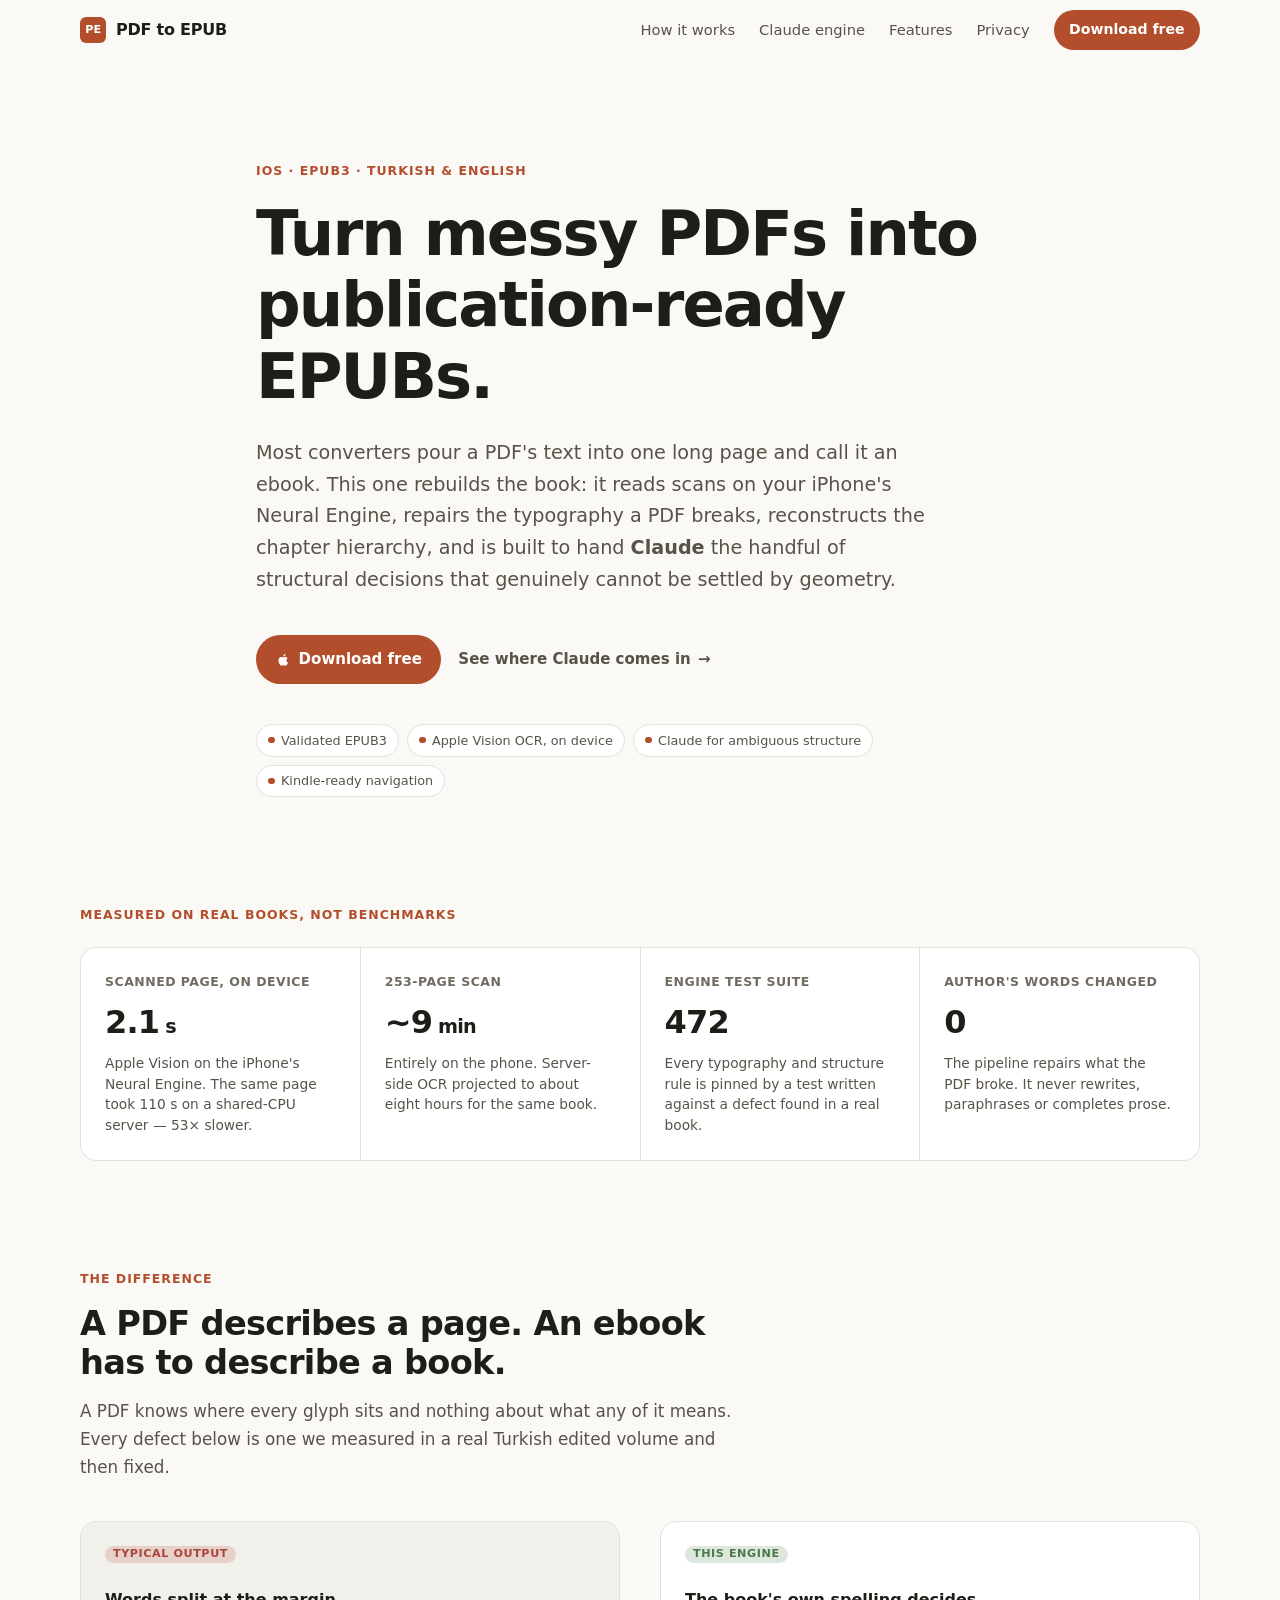
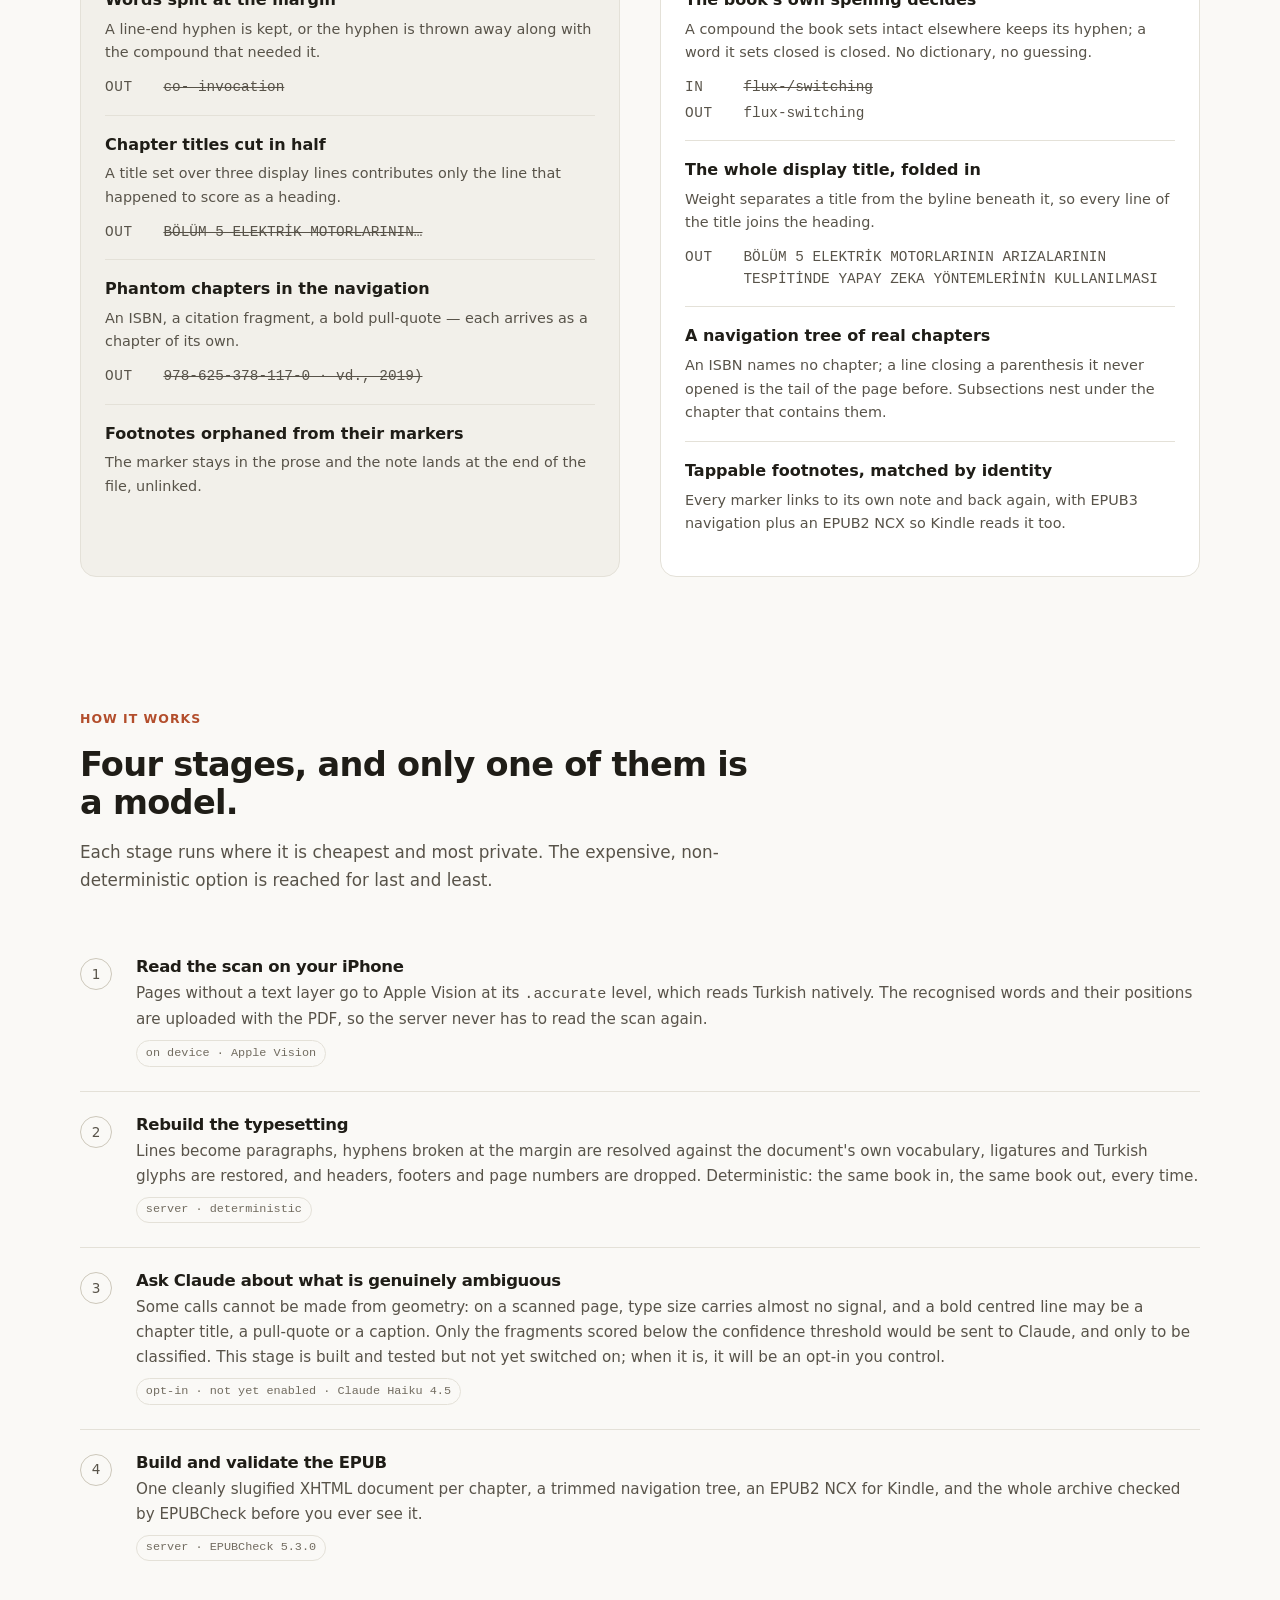
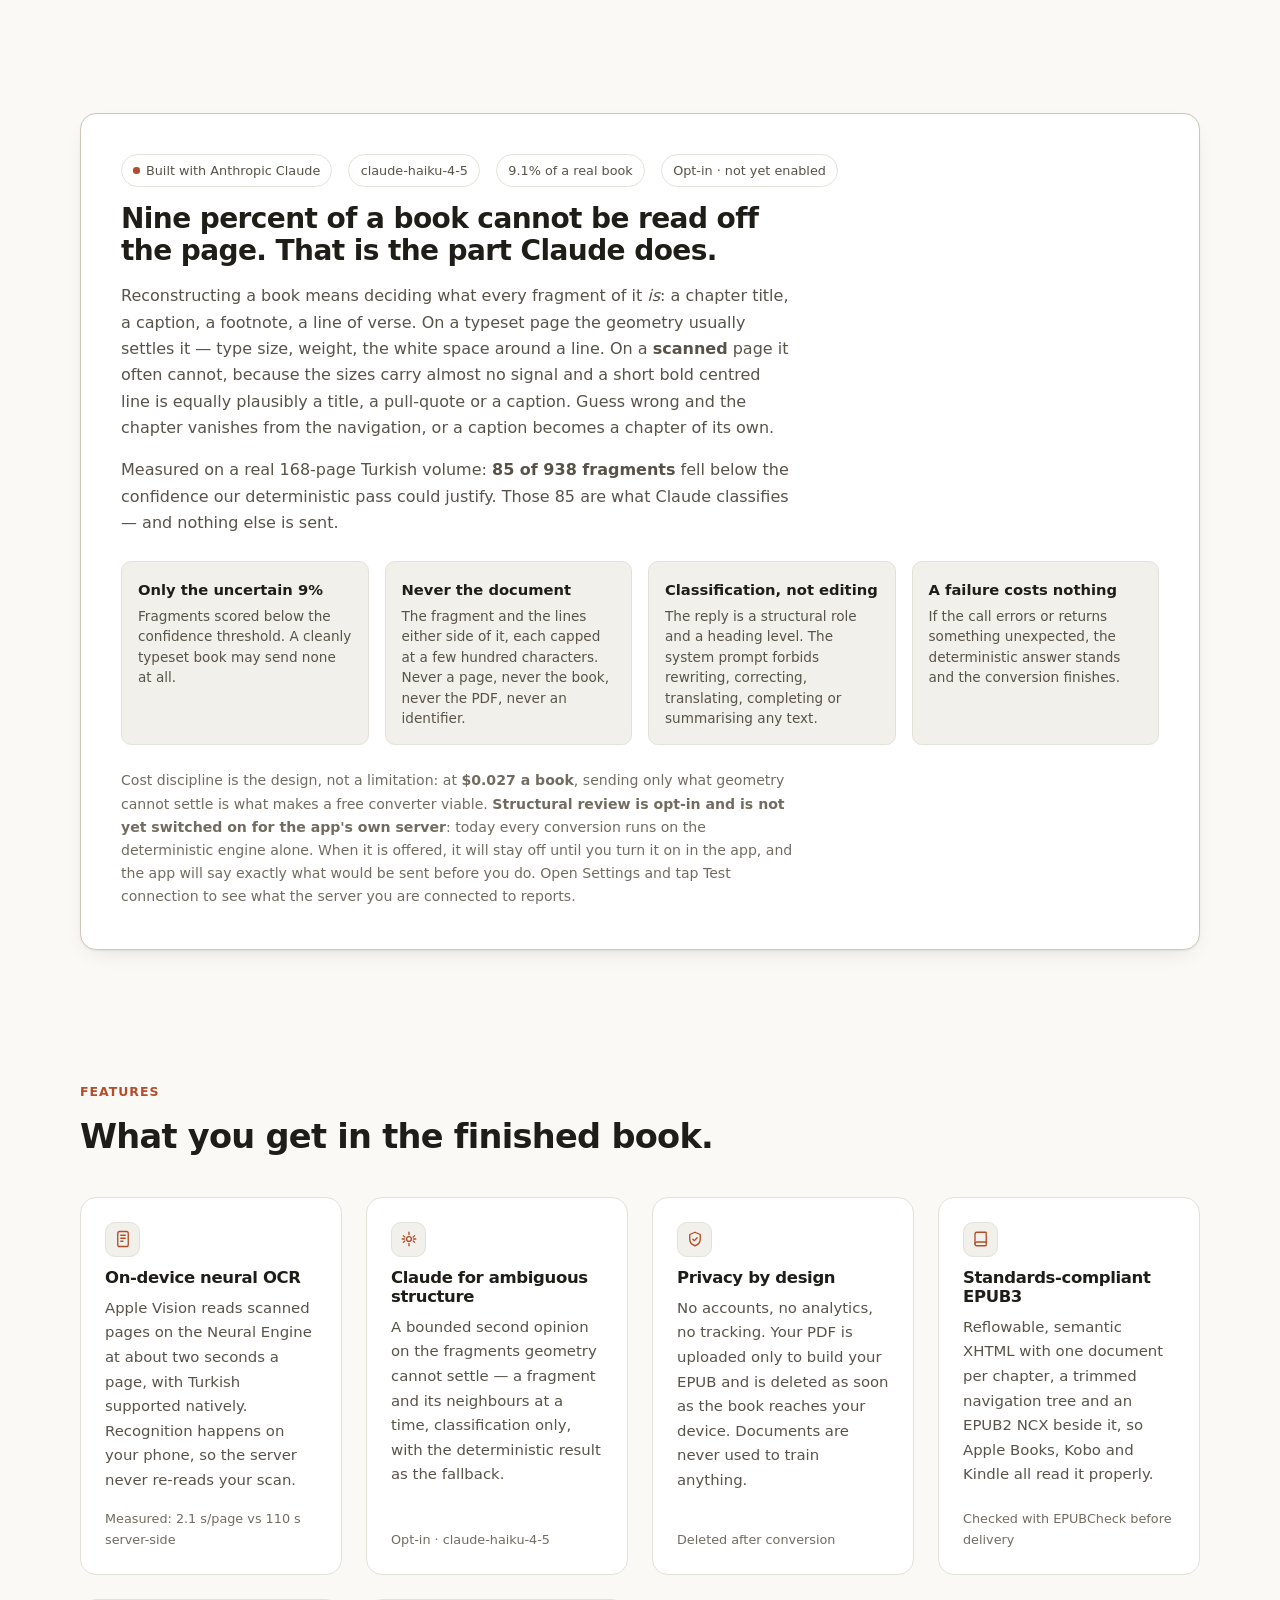
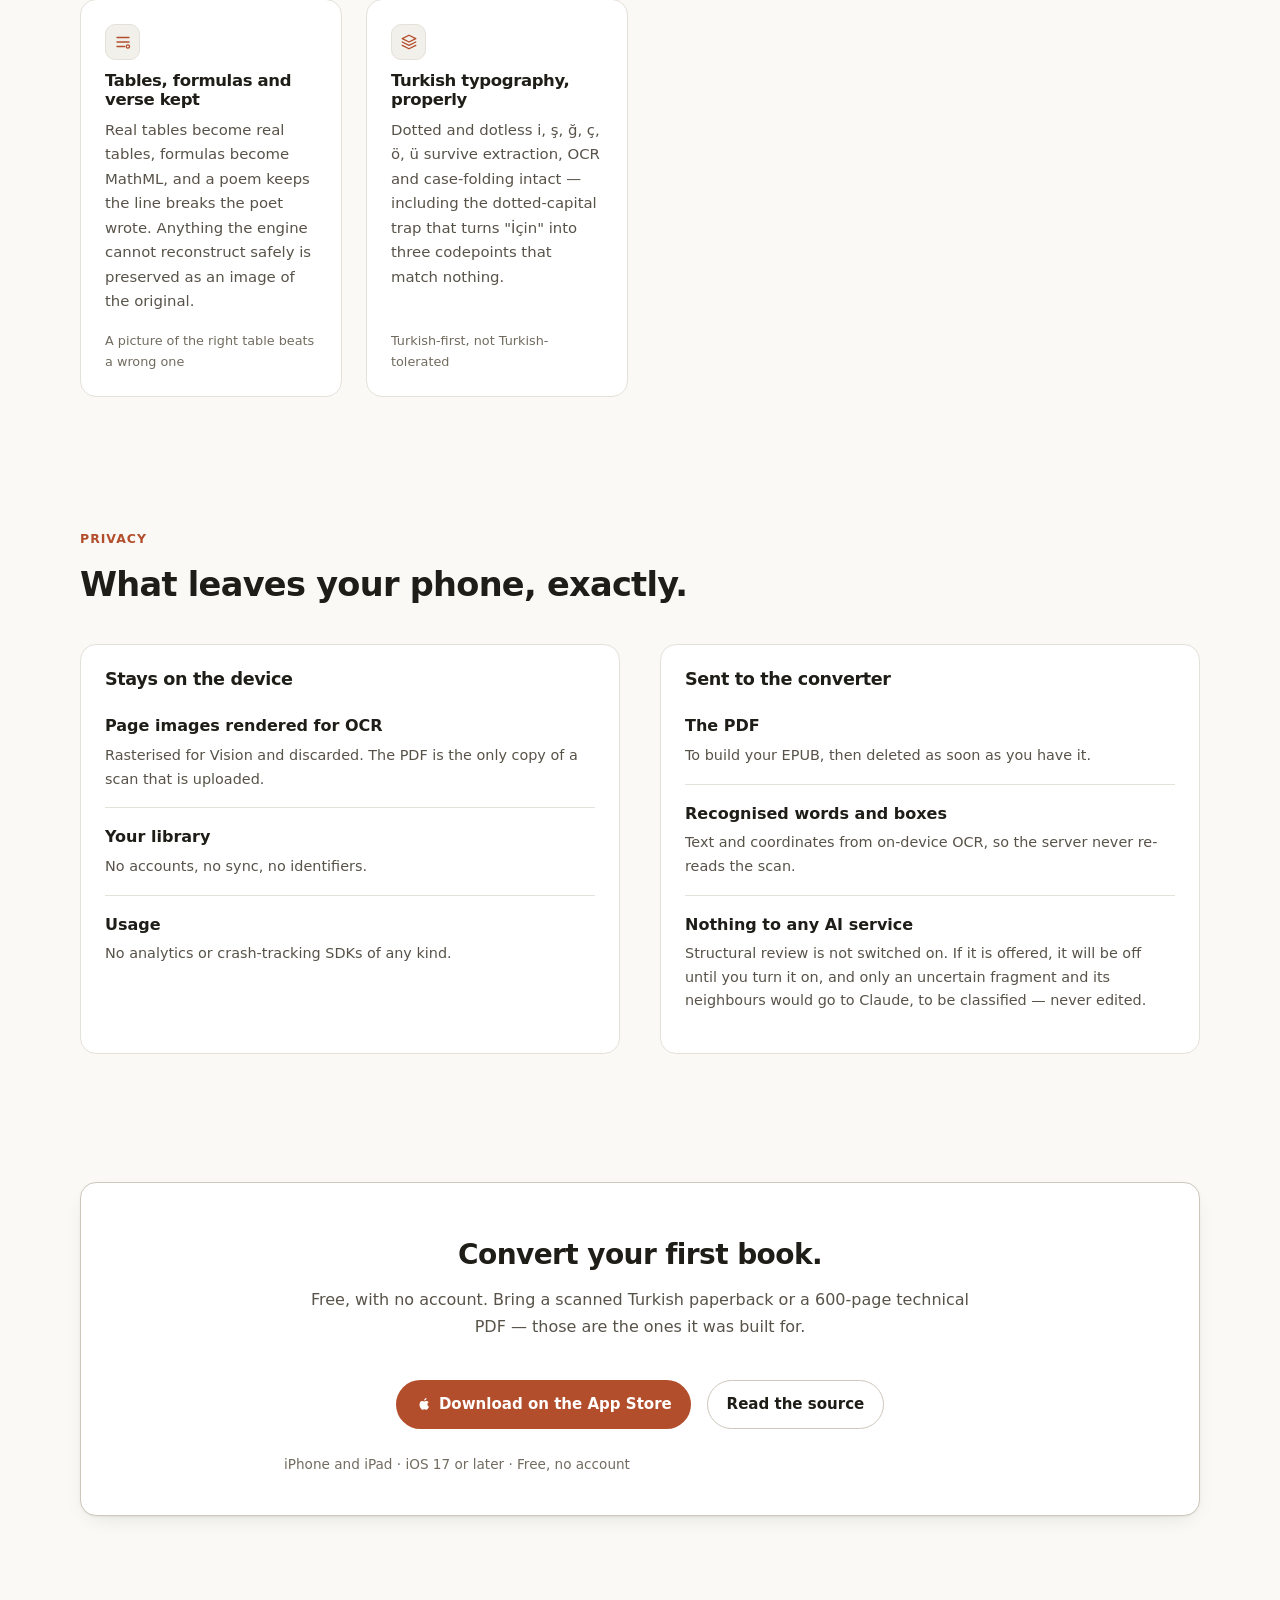
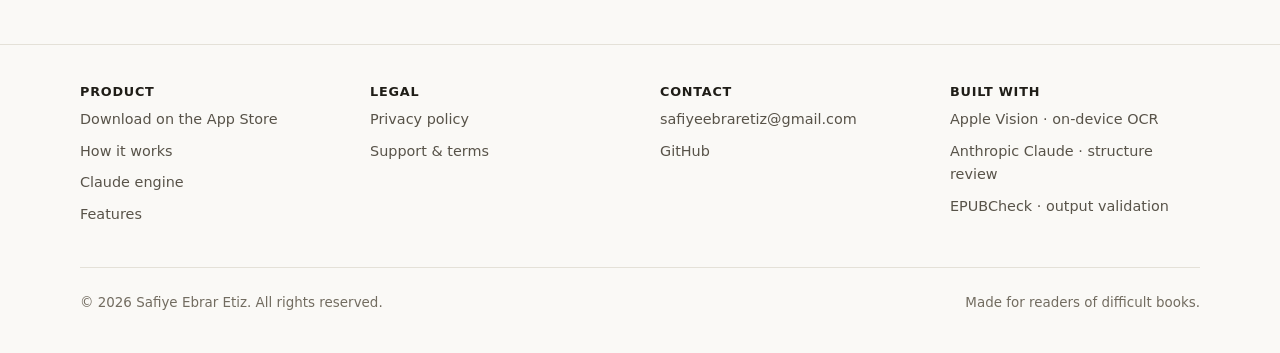
==== commit 719d09c8: "Publish site 2026-10-16T22:41:52Z" ====
--- a/index.html
+++ b/index.html
@@ -67,8 +67,9 @@
         Most converters pour a PDF's text into one long page and call it an
         ebook. This one rebuilds the book: it reads scans on your iPhone's
         Neural Engine, repairs the typography a PDF breaks, reconstructs the
-        chapter hierarchy, and calls on <strong>Claude</strong> for the handful
-        of structural decisions that genuinely cannot be settled by geometry.
+        chapter hierarchy, and is built to hand <strong>Claude</strong> the
+        handful of structural decisions that genuinely cannot be settled by
+        geometry.
       </p>
 
       <div class="hero__actions">
@@ -233,8 +234,8 @@
             <p>
               Pages without a text layer go to Apple Vision at its
               <code>.accurate</code> level, which reads Turkish natively. The
-              page images never leave the device — only the recognised words
-              and their positions are uploaded.
+              recognised words and their positions are uploaded with the PDF,
+              so the server never has to read the scan again.
             </p>
             <span class="steps__where">on device · Apple Vision</span>
           </div>
@@ -261,10 +262,11 @@
               Some calls cannot be made from geometry: on a scanned page, type
               size carries almost no signal, and a bold centred line may be a
               chapter title, a pull-quote or a caption. Only the fragments
-              scored below the confidence threshold are sent to Claude, and
-              only to be classified.
+              scored below the confidence threshold would be sent to Claude,
+              and only to be classified. This stage is built and tested but not
+              yet switched on; when it is, it will be an opt-in you control.
             </p>
-            <span class="steps__where">optional · Claude Haiku 4.5</span>
+            <span class="steps__where">opt-in · not yet enabled · Claude Haiku 4.5</span>
           </div>
         </li>
         <li>
@@ -293,33 +295,44 @@
             Built with Anthropic Claude
           </span>
           <span class="badge">claude-haiku-4-5</span>
-          <span class="badge">Opt-in, off by default</span>
+          <span class="badge">9.1% of a real book</span>
+          <span class="badge">Opt-in &middot; not yet enabled</span>
         </div>
 
         <h2 id="claude-head">
-          Claude is the second opinion on structure — never the editor of your prose.
+          Nine percent of a book cannot be read off the page. That is the part
+          Claude does.
         </h2>
 
         <p>
-          The deterministic engine resolves the overwhelming majority of a book
-          on its own. What it cannot always settle is <em>what a fragment is</em>:
-          whether a short bold centred line opens a chapter, labels a table, or
-          is a line of verse. Geometry answers that well in a typeset PDF and
-          poorly in a scan. For exactly those fragments, Claude is asked to
-          classify — and the request is bounded on purpose.
+          Reconstructing a book means deciding what every fragment of it
+          <em>is</em>: a chapter title, a caption, a footnote, a line of verse.
+          On a typeset page the geometry usually settles it — type size, weight,
+          the white space around a line. On a <strong>scanned</strong> page it
+          often cannot, because the sizes carry almost no signal and a short
+          bold centred line is equally plausibly a title, a pull-quote or a
+          caption. Guess wrong and the chapter vanishes from the navigation, or
+          a caption becomes a chapter of its own.
+        </p>
+
+        <p>
+          Measured on a real 168-page Turkish volume: <strong>85 of 938
+          fragments</strong> fell below the confidence our deterministic pass
+          could justify. Those 85 are what Claude classifies — and nothing else
+          is sent.
         </p>
 
         <ul class="bounds">
           <li class="bound">
-            <b>Only the uncertain fragments</b>
-            <span>Blocks the deterministic pass scored below its confidence
-                  threshold. A clean book may send none at all.</span>
+            <b>Only the uncertain 9%</b>
+            <span>Fragments scored below the confidence threshold. A cleanly
+                  typeset book may send none at all.</span>
           </li>
           <li class="bound">
-            <b>Never the whole document</b>
-            <span>Each request carries the fragment and the lines either
-                  side of it, every field capped at a few hundred characters.
-                  Never a page, never the book, never the PDF itself.</span>
+            <b>Never the document</b>
+            <span>The fragment and the lines either side of it, each capped at
+                  a few hundred characters. Never a page, never the book,
+                  never the PDF, never an identifier.</span>
           </li>
           <li class="bound">
             <b>Classification, not editing</b>
@@ -335,10 +348,15 @@
         </ul>
 
         <p style="margin-top:var(--space-lg);color:var(--ink-faint);font-size:0.88rem">
-          Cloud review is opt-in and off by default. With it disabled the app
-          converts entirely with local, deterministic processing — including
-          OCR, tables, formulas and right-to-left text — and requires no API
-          key and no paid service of any kind.
+          Cost discipline is the design, not a limitation: at
+          <strong>$0.027 a book</strong>, sending only what geometry cannot
+          settle is what makes a free converter viable.
+          <strong>Structural review is opt-in and is not yet switched on for
+          the app's own server</strong>: today every conversion runs on the
+          deterministic engine alone. When it is offered, it will stay off
+          until you turn it on in the app, and the app will say exactly what
+          would be sent before you do. Open Settings and tap Test connection
+          to see what the server you are connected to reports.
         </p>
       </div>
     </div>
@@ -360,8 +378,8 @@
           <h3>On-device neural OCR</h3>
           <p>
             Apple Vision reads scanned pages on the Neural Engine at about two
-            seconds a page, with Turkish supported natively. Private by
-            construction: the page images stay on your phone.
+            seconds a page, with Turkish supported natively. Recognition
+            happens on your phone, so the server never re-reads your scan.
           </p>
           <span class="card__note">Measured: 2.1 s/page vs 110 s server-side</span>
         </article>
@@ -445,7 +463,7 @@
         <article class="panel">
           <h3>Stays on the device</h3>
           <ul class="defects">
-            <li><b>Page images from scans</b><span>Rasterised for Vision and discarded. Never uploaded.</span></li>
+            <li><b>Page images rendered for OCR</b><span>Rasterised for Vision and discarded. The PDF is the only copy of a scan that is uploaded.</span></li>
             <li><b>Your library</b><span>No accounts, no sync, no identifiers.</span></li>
             <li><b>Usage</b><span>No analytics or crash-tracking SDKs of any kind.</span></li>
           </ul>
@@ -455,7 +473,7 @@
           <ul class="defects">
             <li><b>The PDF</b><span>To build your EPUB, then deleted as soon as you have it.</span></li>
             <li><b>Recognised words and boxes</b><span>Text and coordinates from on-device OCR, so the server never re-reads the scan.</span></li>
-            <li><b>Ambiguous fragments, if you enable review</b><span>The uncertain fragment and its immediate neighbours, to Claude, to be classified — not edited.</span></li>
+            <li><b>Nothing to any AI service</b><span>Structural review is not switched on. If it is offered, it will be off until you turn it on, and only an uncertain fragment and its neighbours would go to Claude, to be classified — never edited.</span></li>
           </ul>
         </article>
       </div>
